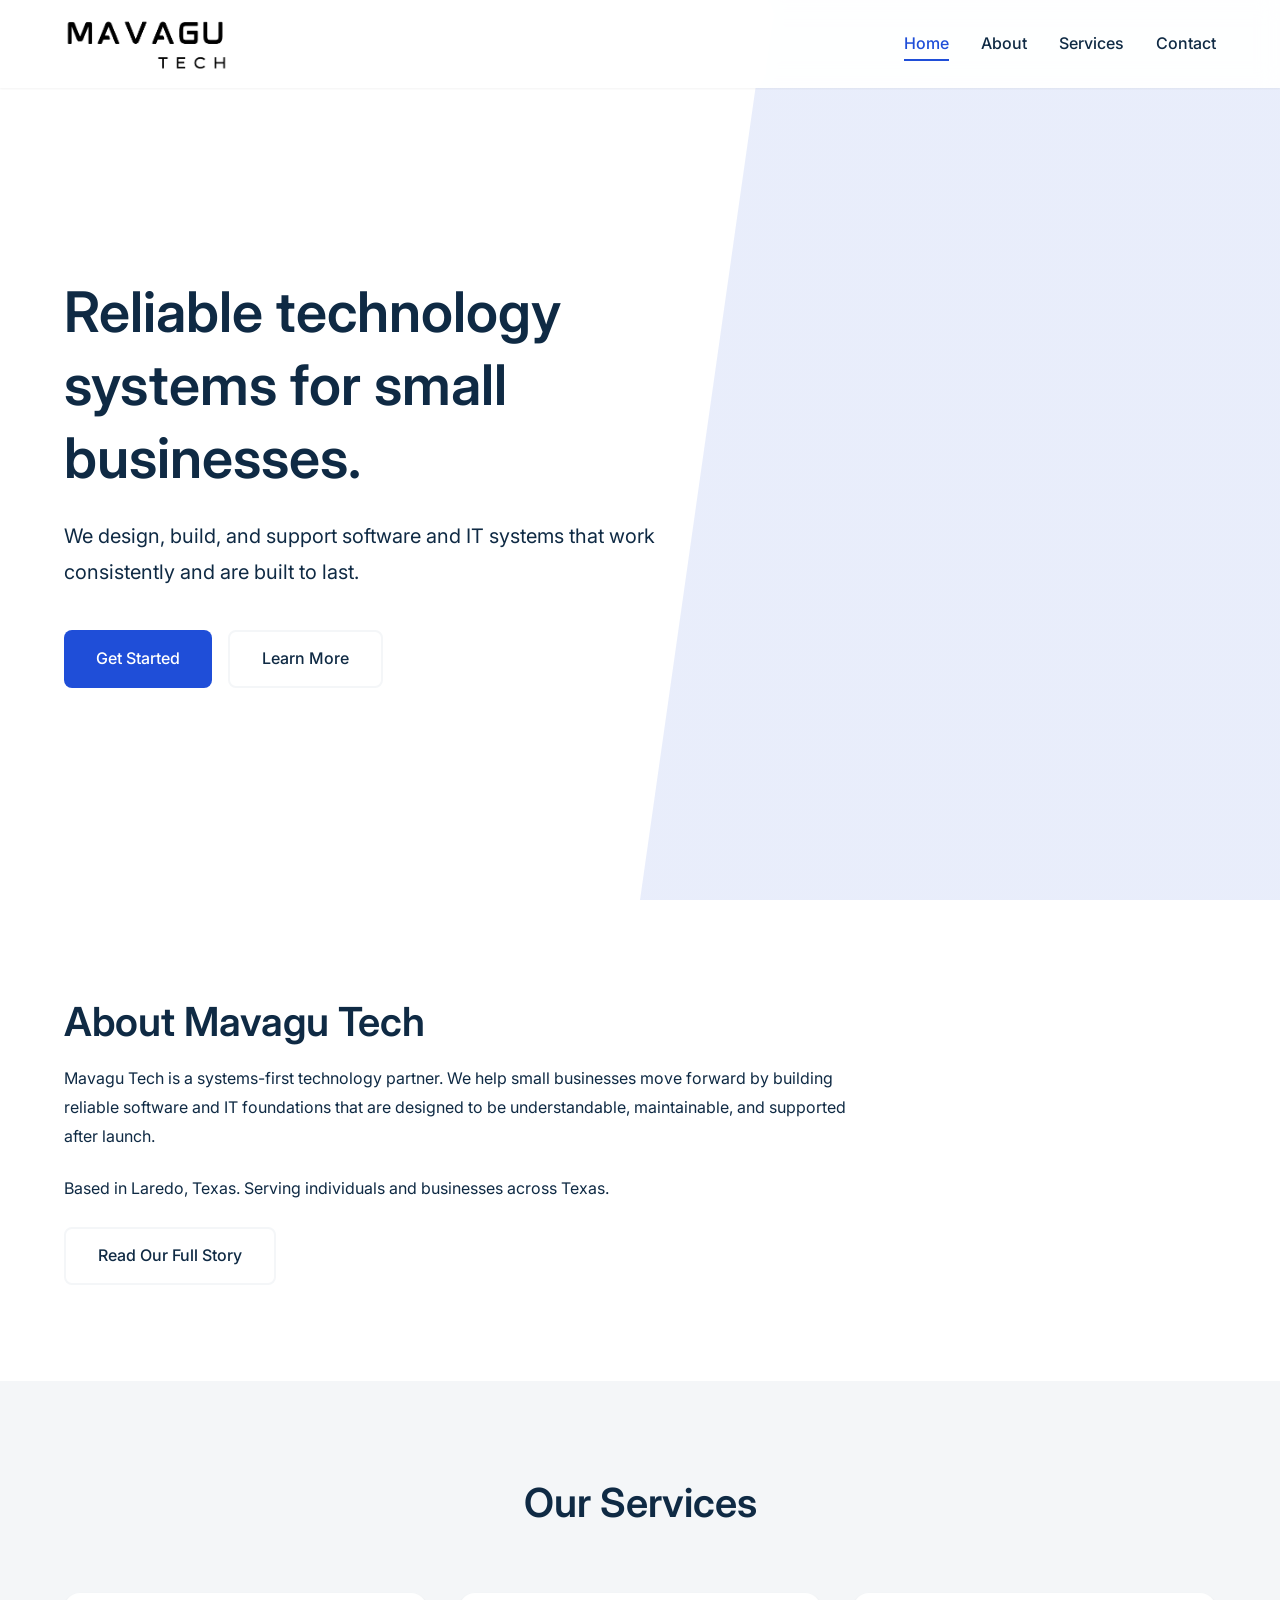
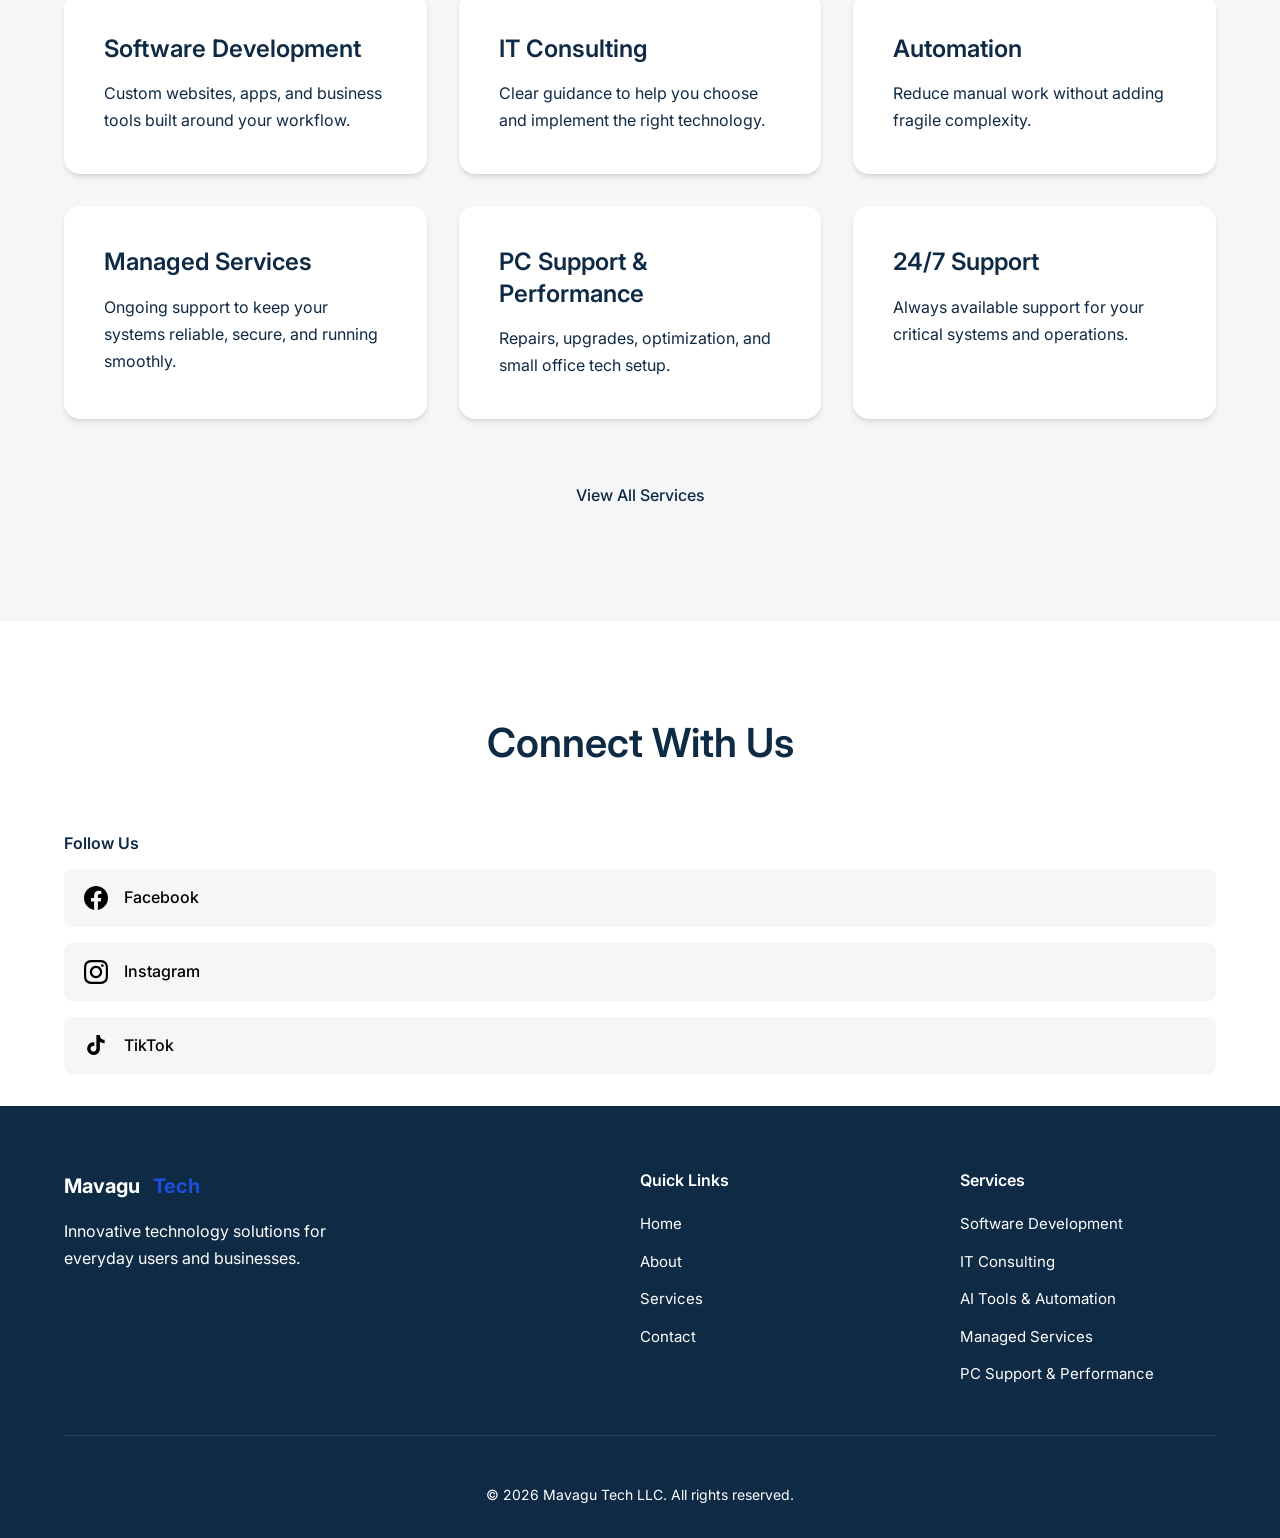
==== index.html @ 2806a656 "cahnged home" ====
<!DOCTYPE html>
<html lang="en">
<head>
  <meta charset="UTF-8" />
  <meta name="viewport" content="width=device-width, initial-scale=1.0" />
  <meta name="description" content="Mavagu Tech LLC - Innovative technology solutions for individuals and businesses. We specialize in software development, IT consulting, AI tools, automation, and PC services." />
  <meta name="keywords" content="technology, software development, IT consulting, digital transformation, AI tools, business automation, PC repair, gaming PC, Mavagu Tech" />
  <title>Mavagu Tech LLC | Innovative Technology Solutions</title>

  <link rel="preconnect" href="https://fonts.googleapis.com" />
  <link rel="preconnect" href="https://fonts.gstatic.com" crossorigin />
  <link href="https://fonts.googleapis.com/css2?family=Inter:wght@300;400;500;600;700&display=swap" rel="stylesheet" />
  <link rel="stylesheet" href="css/styles.css" />
</head>

<body>
  <!-- Navigation -->
  <nav class="navbar">
    <div class="container">
      <a href="index.html" class="logo" aria-label="Mavagu Tech Home">
        <img src="images/logo.png" alt="Mavagu Tech" class="logo-img" />
      </a>

      <button class="nav-toggle" aria-label="Toggle navigation" aria-expanded="false">
        <span class="hamburger"></span>
      </button>

      <ul class="nav-menu">
        <li><a href="index.html" class="nav-link active">Home</a></li>
        <li><a href="about.html" class="nav-link">About</a></li>
        <li><a href="service.html" class="nav-link">Services</a></li>
        <li><a href="contact.html" class="nav-link">Contact</a></li>
      </ul>
    </div>
  </nav>

  <!-- Hero Section -->
  <section id="home" class="hero">
    <div class="container">
      <div class="hero-content">
        <h1 class="hero-title">Reliable technology systems for small businesses.</h1>
        <p class="hero-subtitle">
          We design, build, and support software and IT systems that work consistently and are built to last.
        </p>
        <div class="hero-cta">
          <a href="#services" class="btn btn-primary">Get Started</a>
          <a href="#about" class="btn btn-secondary">Learn More</a>
        </div>
      </div>
    </div>
    <div class="hero-bg"></div>
  </section>

  <!-- About Section -->
  <section id="about" class="about">
    <div class="container">
      <div class="about-content">
        <h2 class="section-title">About Mavagu Tech</h2>
        <p class="about-description">
          Mavagu Tech is a systems-first technology partner. 
          We help small businesses move forward by building reliable software and IT foundations that are 
          designed to be understandable, maintainable, and supported after launch.
        </p>
        <p class="about-description">
          Based in Laredo, Texas. Serving individuals and businesses across Texas.
        </p>
        <div class="hero-cta">
          <a href="about.html" class="btn btn-secondary">Read Our Full Story</a>
        </div>
      </div>
    </div>
  </section>

  <!-- Services Section -->
  <section id="services" class="services">
    <div class="container">
      <div class="section-header">
        <h2 class="section-title">Our Services</h2>
      </div>

      <div class="services-grid">
        <div class="service-card">
          <h3 class="service-title">Software Development</h3>
          <p class="service-description">Custom websites, apps, and business tools built around your workflow.</p>
        </div>

        <div class="service-card">
          <h3 class="service-title">IT Consulting</h3>
          <p class="service-description">Clear guidance to help you choose and implement the right technology.</p>
        </div>

        <div class="service-card">
          <h3 class="service-title">Automation</h3>
          <p class="service-description">Reduce manual work without adding fragile complexity.</p>
        </div>

        <div class="service-card">
          <h3 class="service-title">Managed Services</h3>
          <p class="service-description">Ongoing support to keep your systems reliable, secure, and running smoothly.</p>
        </div>

        <div class="service-card">
          <h3 class="service-title">PC Support &amp; Performance</h3>
          <p class="service-description">Repairs, upgrades, optimization, and small office tech setup.</p>
        </div>
        <div class="service-card">
          <h3 class="service-title">24/7 Support</h3>
          <p class="service-description">Always available support for your critical systems and operations.</p>
        </div>
      </div>

      <div class="services-cta">
        <a href="service.html" class="btn btn-secondary">View All Services</a>
      </div>
    </div>
  </section>

  <!-- Social Section (FIXED) -->
  <section class="social-cards">
    <div class="container">
      <div class="section-header">
        <h2 class="section-title">Connect With Us</h2>
      </div>

      <div class="social-links-contact">
        <h3>Follow Us</h3>
        <div class="social-icons">
          <a href="https://www.facebook.com/share/17jB3STytU/?mibextid=wwXIfr" target="_blank" rel="noopener noreferrer" aria-label="Facebook" class="social-link">
            <svg xmlns="http://www.w3.org/2000/svg" width="24" height="24" viewBox="0 0 24 24" fill="currentColor" aria-hidden="true">
              <path d="M24 12.073c0-6.627-5.373-12-12-12s-12 5.373-12 12c0 5.99 4.388 10.954 10.125 11.854v-8.385H7.078v-3.47h3.047V9.43c0-3.007 1.792-4.669 4.533-4.669 1.312 0 2.686.235 2.686.235v2.953H15.83c-1.491 0-1.956.925-1.956 1.874v2.25h3.328l-.532 3.47h-2.796v8.385C19.612 23.027 24 18.062 24 12.073z"/>
            </svg>
            <span>Facebook</span>
          </a>

          <a href="https://www.instagram.com/mavagutech" target="_blank" rel="noopener noreferrer" aria-label="Instagram" class="social-link">
            <svg xmlns="http://www.w3.org/2000/svg" width="24" height="24" viewBox="0 0 24 24" fill="currentColor" aria-hidden="true">
              <path d="M12 2.163c3.204 0 3.584.012 4.85.07 3.252.148 4.771 1.691 4.919 4.919.058 1.265.069 1.645.069 4.849 0 3.205-.012 3.584-.069 4.849-.149 3.225-1.664 4.771-4.919 4.919-1.266.058-1.644.07-4.85.07-3.204 0-3.584-.012-4.849-.07-3.26-.149-4.771-1.699-4.919-4.92-.058-1.265-.07-1.644-.07-4.849 0-3.204.013-3.583.07-4.849.149-3.227 1.664-4.771 4.919-4.919 1.266-.057 1.645-.069 4.849-.069zm0-2.163c-3.259 0-3.667.014-4.947.072-4.358.2-6.78 2.618-6.98 6.98-.059 1.281-.073 1.689-.073 4.948 0 3.259.014 3.668.072 4.948.2 4.358 2.618 6.78 6.98 6.98 1.281.058 1.689.072 4.948.072 3.259 0 3.668-.014 4.948-.072 4.354-.2 6.782-2.618 6.979-6.98.059-1.28.073-1.689.073-4.948 0-3.259-.014-3.667-.072-4.947-.196-4.354-2.617-6.78-6.979-6.98-1.281-.059-1.69-.073-4.949-.073zm0 5.838c-3.403 0-6.162 2.759-6.162 6.162s2.759 6.163 6.162 6.163 6.162-2.759 6.162-6.163c0-3.403-2.759-6.162-6.162-6.162zm0 10.162c-2.209 0-4-1.79-4-4 0-2.209 1.791-4 4-4s4 1.791 4 4c0 2.21-1.791 4-4 4zm6.406-11.845c-.796 0-1.441.645-1.441 1.44s.645 1.44 1.441 1.44c.795 0 1.439-.645 1.439-1.44s-.644-1.44-1.439-1.44z"/>
            </svg>
            <span>Instagram</span>
          </a>

          <a href="https://www.tiktok.com/@mavagutech" target="_blank" rel="noopener noreferrer" aria-label="TikTok" class="social-link">
            <svg xmlns="http://www.w3.org/2000/svg" width="24" height="24" viewBox="0 0 24 24" fill="currentColor" aria-hidden="true">
              <path d="M19.59 6.69a4.83 4.83 0 0 1-3.77-4.25V2h-3.45v13.67a2.89 2.89 0 0 1-5.2 1.74 2.89 2.89 0 0 1 2.31-4.64 2.93 2.93 0 0 1 .88.13V9.4a6.84 6.84 0 0 0-1-.05A6.33 6.33 0 0 0 5 20.1a6.34 6.34 0 0 0 10.86-4.43v-7a8.16 8.16 0 0 0 4.77 1.52v-3.4a4.85 4.85 0 0 1-1-.1z"/>
            </svg>
            <span>TikTok</span>
          </a>
        </div>
      </div>
    </div>
  </section>

  <!-- Footer -->
  <footer class="footer">
    <div class="container">
      <div class="footer-content">
        <div class="footer-brand">
          <a href="index.html" class="logo" aria-label="Mavagu Tech Home">
            <span class="logo-text">Mavagu</span><span class="logo-accent">Tech</span>
          </a>
          <p>Innovative technology solutions for everyday users and businesses.</p>
        </div>

        <div class="footer-links">
          <h4>Quick Links</h4>
          <ul>
            <li><a href="index.html">Home</a></li>
            <li><a href="about.html">About</a></li>
            <li><a href="service.html">Services</a></li>
            <li><a href="contact.html">Contact</a></li>
          </ul>
        </div>

        <div class="footer-links">
          <h4>Services</h4>
          <ul>
            <li><a href="service.html">Software Development</a></li>
            <li><a href="service.html">IT Consulting</a></li>
            <li><a href="service.html">AI Tools & Automation</a></li>
            <li><a href="service.html">Managed Services</a></li>
            <li><a href="service.html">PC Support & Performance</a></li>
          </ul>
        </div>
      </div>

      <div class="footer-bottom">
        <p>&copy; 2026 Mavagu Tech LLC. All rights reserved.</p>
      </div>
    </div>
  </footer>

  <script src="js/main.js" defer></script>
</body>
</html>
---- css/styles.css ----
/* =========================
   CSS Variables
========================= */
:root {
  --primary-color: #1f4ed8;
  --primary-dark: #0f2a44;
  --primary-light: #1f4ed8;
  --secondary-color: #0f2a44;
  --accent-color: #1f4ed8;

  --text-primary: #000000;
  --text-secondary: #0f2a44;
  --text-light: #0f2a44;

  --bg-primary: #ffffff;
  --bg-secondary: #f4f6f8;
  --bg-dark: #0f2a44;

  --border-color: #f4f6f8;

  --shadow-sm: 0 1px 2px 0 rgb(0 0 0 / 0.05);
  --shadow-md: 0 4px 6px -1px rgb(0 0 0 / 0.1), 0 2px 4px -2px rgb(0 0 0 / 0.1);
  --shadow-lg: 0 10px 15px -3px rgb(0 0 0 / 0.1), 0 4px 6px -4px rgb(0 0 0 / 0.1);
  --shadow-xl: 0 20px 25px -5px rgb(0 0 0 / 0.1), 0 8px 10px -6px rgb(0 0 0 / 0.1);

  --radius-sm: 0.375rem;
  --radius-md: 0.5rem;
  --radius-lg: 0.75rem;
  --radius-xl: 1rem;

  --transition: all 0.3s ease;
}

/* =========================
   Reset & Base
========================= */
*,
*::before,
*::after {
  box-sizing: border-box;
  margin: 0;
  padding: 0;
}

body {
  font-family: "Inter", -apple-system, BlinkMacSystemFont, "Segoe UI", Roboto, Oxygen, Ubuntu, sans-serif;
  font-size: 16px;
  line-height: 1.6;
  color: var(--text-primary);
  background-color: var(--bg-primary);
}

a {
  text-decoration: none;
  color: inherit;
  transition: var(--transition);
}

ul {
  list-style: none;
}

img {
  max-width: 100%;
  height: auto;
  display: block;
}

/* =========================
   Layout
========================= */
.container {
  width: 100%;
  max-width: 1200px;
  margin: 0 auto;
  padding: 0 1.5rem;
}

.page {
  padding-top: 90px;
}

/* =========================
   Typography
========================= */
h1,
h2,
h3,
h4,
h5,
h6 {
  font-weight: 600;
  line-height: 1.3;
  color: var(--secondary-color);
}

h1 {
  font-size: clamp(2rem, 5vw, 3.5rem);
}

h2 {
  font-size: clamp(1.75rem, 4vw, 2.5rem);
}

h3 {
  font-size: clamp(1.25rem, 3vw, 1.5rem);
}

/* =========================
   Buttons
========================= */
.btn {
  display: inline-flex;
  align-items: center;
  justify-content: center;
  padding: 0.875rem 2rem;
  font-size: 1rem;
  font-weight: 500;
  border-radius: var(--radius-md);
  border: none;
  cursor: pointer;
  transition: var(--transition);
  text-decoration: none;
}

.btn-primary {
  background-color: var(--primary-color);
  color: #fff;
}

.btn-primary:hover {
  background-color: var(--primary-dark);
  transform: translateY(-2px);
  box-shadow: var(--shadow-lg);
}

.btn-secondary {
  background-color: transparent;
  color: var(--secondary-color);
  border: 2px solid var(--border-color);
}

.btn-secondary:hover {
  border-color: var(--primary-color);
  color: var(--primary-color);
}

.btn-full {
  width: 100%;
}

/* =========================
   Navigation
========================= */
.navbar {
  position: fixed;
  top: 0;
  left: 0;
  right: 0;
  background-color: rgba(255, 255, 255, 0.95);
  backdrop-filter: blur(10px);
  z-index: 1000;
  padding: 1rem 0;
  box-shadow: var(--shadow-sm);
}
.navbar.is-scrolled {
  box-shadow: var(--shadow-md);
}

.navbar .container {
  display: flex;
  align-items: center;
  justify-content: space-between;
}

.logo {
  font-size: 1.5rem;
  font-weight: 700;
  display: inline-flex;
  align-items: center;
  gap: 0.75rem;
}

.logo-img {
  height: 56px;
  width: auto;
  object-fit: contain;
}

.logo-text {
  color: var(--secondary-color);
}

.logo-accent {
  color: var(--primary-color);
}

.nav-menu {
  display: flex;
  align-items: center;
  gap: 2rem;
}

.nav-link {
  font-weight: 500;
  color: var(--text-secondary);
  padding: 0.5rem 0;
  position: relative;
}

.nav-link:hover {
  color: var(--primary-color);
}

.nav-link::after {
  content: "";
  position: absolute;
  bottom: 0;
  left: 0;
  width: 0;
  height: 2px;
  background-color: var(--primary-color);
  transition: var(--transition);
}

.nav-link:hover::after,
.nav-link.active::after {
  width: 100%;
}

.nav-link.active {
  color: var(--primary-color);
}

.nav-toggle {
  display: none;
  flex-direction: column;
  gap: 5px;
  background: none;
  border: none;
  cursor: pointer;
  padding: 0.5rem;
}

.hamburger {
  width: 24px;
  height: 2px;
  background-color: var(--secondary-color);
  position: relative;
  transition: var(--transition);
}

.hamburger::before,
.hamburger::after {
  content: "";
  position: absolute;
  left: 0;
  width: 24px;
  height: 2px;
  background-color: var(--secondary-color);
  transition: var(--transition);
}

.hamburger::before {
  top: -7px;
}

.hamburger::after {
  top: 7px;
}

/* =========================
   Hero
========================= */
.hero {
  position: relative;
  min-height: 100vh;
  display: flex;
  align-items: center;
  padding: 8rem 0 4rem;
  overflow: hidden;
}

.hero-bg {
  position: absolute;
  top: 0;
  right: 0;
  width: 50%;
  height: 100%;
  background: linear-gradient(135deg, var(--primary-color) 0%, var(--accent-color) 100%);
  clip-path: polygon(20% 0, 100% 0, 100% 100%, 0% 100%);
  opacity: 0.1;
  z-index: -1;
}

.hero-content {
  max-width: 700px;
  animation: fadeInUp 0.8s ease-out;
}

.hero-title {
  margin-bottom: 1.5rem;
  color: var(--secondary-color);
}

.hero-subtitle {
  font-size: 1.25rem;
  color: var(--text-secondary);
  margin-bottom: 2.5rem;
  line-height: 1.8;
}

.hero-cta {
  display: flex;
  gap: 1rem;
  flex-wrap: wrap;
}

/* =========================
   Page Hero
========================= */
.page-hero {
  background: linear-gradient(135deg, var(--bg-secondary) 0%, var(--bg-primary) 100%);
  padding: 6rem 0 4rem;
  text-align: center;
}

.page-hero-content {
  max-width: 800px;
  margin: 0 auto;
}

.page-hero-title {
  margin-bottom: 1rem;
  color: var(--secondary-color);
}

.page-hero-subtitle {
  font-size: 1.25rem;
  color: var(--text-secondary);
  line-height: 1.8;
}

/* =========================
   Sections
========================= */
section {
  padding: 6rem 0;
}

.section-header {
  text-align: center;
  margin-bottom: 4rem;
}

.section-title {
  margin-bottom: 1rem;
}

.section-subtitle {
  font-size: 1.125rem;
  color: var(--text-secondary);
  max-width: 600px;
  margin: 0 auto;
}

/* =========================
   About (index compatibility)
========================= */
.about-content {
  max-width: 800px;
}

.about-description {
  color: var(--text-secondary);
  margin-bottom: 1.5rem;
  line-height: 1.8;
}

/* =========================
   About Story
========================= */
.about-story {
  background-color: var(--bg-primary);
}

.about-grid {
  display: grid;
  grid-template-columns: 2fr 1fr;
  gap: 3rem;
  align-items: start;
}

.about-main h2 {
  margin-bottom: 1.5rem;
  color: var(--secondary-color);
}

.about-main p {
  color: var(--text-secondary);
  margin-bottom: 1.5rem;
  line-height: 1.8;
  font-size: 1.0625rem;
}

.about-sidebar {
  position: sticky;
  top: 120px;
}

.values-card {
  background-color: var(--bg-secondary);
  padding: 2rem;
  border-radius: var(--radius-xl);
  box-shadow: var(--shadow-md);
}

.values-card h3 {
  margin-bottom: 1.5rem;
  color: var(--secondary-color);
}

.value-item {
  display: flex;
  gap: 1rem;
  margin-bottom: 1.5rem;
}

.value-item:last-child {
  margin-bottom: 0;
}

.value-content h4 {
  font-size: 1rem;
  margin-bottom: 0.25rem;
  color: var(--secondary-color);
}

.value-content p {
  font-size: 0.9375rem;
  color: var(--text-secondary);
  line-height: 1.6;
}

/* =========================
   Services (grid cards)
========================= */
.services {
  background-color: var(--bg-secondary);
}

.services-grid {
  display: grid;
  grid-template-columns: repeat(auto-fit, minmax(320px, 1fr));
  gap: 2rem;
  margin-bottom: 3rem;
}

.service-card {
  background-color: var(--bg-primary);
  padding: 2.5rem;
  border-radius: var(--radius-xl);
  box-shadow: var(--shadow-md);
  transition: var(--transition);
}

.service-card:hover {
  transform: translateY(-8px);
  box-shadow: var(--shadow-xl);
}

.service-title {
  margin-bottom: 1rem;
}

.service-description {
  color: var(--text-secondary);
  line-height: 1.7;
}

.services-cta {
  text-align: center;
}

/* =========================
   Services Detail
========================= */
.services-detail {
  background-color: var(--bg-primary);
  padding: 4rem 0;
}

.service-detail-card {
  background-color: var(--bg-secondary);
  border-radius: var(--radius-xl);
  padding: 3rem;
  margin-bottom: 2.5rem;
  box-shadow: var(--shadow-md);
  transition: var(--transition);
  border-left: 4px solid var(--primary-color);
}

.service-detail-card:hover {
  box-shadow: var(--shadow-lg);
  transform: translateX(4px);
}

.service-detail-card:last-child {
  margin-bottom: 0;
}

.service-detail-header {
  display: flex;
  align-items: center;
  gap: 1.5rem;
  margin-bottom: 1.5rem;
  padding-bottom: 1.5rem;
  border-bottom: 2px solid var(--border-color);
}

.service-number {
  font-size: 2.5rem;
  font-weight: 700;
  color: var(--primary-color);
  line-height: 1;
  opacity: 0.3;
  min-width: 60px;
}

.service-detail-header h2 {
  margin: 0;
  color: var(--secondary-color);
  font-size: clamp(1.5rem, 3vw, 2rem);
}

.service-detail-content {
  padding-left: 76px;
}

.service-intro {
  font-size: 1.125rem;
  color: var(--text-primary);
  margin-bottom: 1.5rem;
  line-height: 1.7;
  font-weight: 500;
}

.service-detail-content h3 {
  font-size: 1.125rem;
  color: var(--secondary-color);
  margin-bottom: 1rem;
  margin-top: 1.5rem;
}

.service-list {
  list-style: none;
  margin: 0 0 1.5rem 0;
  padding: 0;
}

.service-list li {
  color: var(--text-secondary);
  margin-bottom: 0.75rem;
  padding-left: 1.75rem;
  position: relative;
  line-height: 1.7;
}

.service-list li::before {
  content: "→";
  position: absolute;
  left: 0;
  color: var(--primary-color);
  font-weight: 700;
}

.service-sublist {
  list-style: none;
  margin: 0.5rem 0 0 0;
  padding: 0;
}

.service-sublist li {
  color: var(--text-secondary);
  margin-bottom: 0.5rem;
  padding-left: 1.5rem;
  position: relative;
}

.service-sublist li::before {
  content: "•";
  position: absolute;
  left: 0;
  color: var(--primary-light);
}

.service-summary {
  color: var(--text-secondary);
  line-height: 1.7;
  margin-top: 1.5rem;
  padding-top: 1.5rem;
  border-top: 1px solid var(--border-color);
}

/* =========================
   Team
========================= */
.team-section {
  background-color: var(--bg-secondary);
}

.team-grid {
  display: grid;
  grid-template-columns: repeat(auto-fit, minmax(320px, 1fr));
  gap: 2rem;
}

.team-card {
  background-color: var(--bg-primary);
  border-radius: var(--radius-xl);
  box-shadow: var(--shadow-md);
  overflow: hidden;
  transition: var(--transition);
}

.team-card:hover {
  transform: translateY(-4px);
  box-shadow: var(--shadow-xl);
}

.team-card-header {
  display: flex;
  align-items: center;
  gap: 1.25rem;
  padding: 2rem 2rem 1.5rem;
  background: linear-gradient(135deg, var(--primary-color) 0%, var(--primary-light) 100%);
  color: white;
}

.team-avatar {
  width: 64px;
  height: 64px;
  border-radius: 50%;
  background-color: rgba(255, 255, 255, 0.2);
  backdrop-filter: blur(10px);
  display: flex;
  align-items: center;
  justify-content: center;
  font-size: 1.5rem;
  font-weight: 700;
  color: white;
  flex-shrink: 0;
}

.team-info h3 {
  font-size: 1.25rem;
  margin-bottom: 0.25rem;
  color: white;
}

.team-role {
  font-size: 0.9375rem;
  color: rgba(255, 255, 255, 0.9);
  font-weight: 500;
}

.team-card-body {
  padding: 2rem;
}

.team-card-body p {
  color: var(--text-secondary);
  line-height: 1.7;
  margin-bottom: 1rem;
}

.team-card-body p:last-child {
  margin-bottom: 0;
}

/* =========================
   CTA
========================= */
.cta-section {
  background: linear-gradient(135deg, var(--primary-color) 0%, var(--primary-dark) 100%);
  padding: 5rem 0;
}

.cta-box {
  text-align: center;
  color: white;
}

.cta-box h2 {
  color: white;
  margin-bottom: 1rem;
  font-size: clamp(1.75rem, 4vw, 2.5rem);
}

.cta-box p {
  font-size: 1.25rem;
  margin-bottom: 2rem;
  opacity: 0.95;
}

.cta-buttons {
  display: flex;
  gap: 1rem;
  justify-content: center;
  flex-wrap: wrap;
}

.cta-section .btn-secondary {
  background-color: white;
  color: var(--primary-color);
  border-color: white;
}

.cta-section .btn-secondary:hover {
  background-color: var(--bg-secondary);
}

.cta-section .btn-primary {
  background-color: rgba(255, 255, 255, 0.2);
  backdrop-filter: blur(10px);
  border: 2px solid white;
  color: white;
}

.cta-section .btn-primary:hover {
  background-color: rgba(255, 255, 255, 0.3);
}

/* =========================
   Social Links (used on index + contact)
========================= */
.social-cards {
  padding-bottom: 2rem; /* keep tighter spacing before footer */
}

.social-icons {
  display: flex;
  flex-direction: column;
  gap: 1rem;
}

.social-link {
  display: flex;
  align-items: center;
  gap: 1rem;
  padding: 1rem 1.25rem;
  background-color: var(--bg-secondary);
  border-radius: var(--radius-md);
  transition: var(--transition);
  color: var(--text-primary);
}

.social-link:hover {
  background-color: var(--primary-color);
  color: white;
  transform: translateX(4px);
}

.social-link svg {
  width: 24px;
  height: 24px;
  flex-shrink: 0;
}

.social-link span {
  font-weight: 500;
}

/* =========================
   Contact Section
========================= */
.contact-section {
  background-color: var(--bg-primary);
  padding: 4rem 0 6rem;
}

.contact-grid {
  display: grid;
  grid-template-columns: 1fr 1.5fr;
  gap: 4rem;
  align-items: start;
}

.contact-info-wrapper h2 {
  margin-bottom: 1rem;
  color: var(--secondary-color);
}

.contact-intro {
  color: var(--text-secondary);
  margin-bottom: 2.5rem;
  line-height: 1.7;
}

.contact-methods {
  display: flex;
  flex-direction: column;
  gap: 2rem;
  margin-bottom: 3rem;
}

.contact-method {
  display: flex;
  gap: 1.25rem;
  align-items: flex-start;
}

.contact-icon {
  width: 48px;
  height: 48px;
  background: linear-gradient(135deg, var(--primary-color) 0%, var(--primary-light) 100%);
  border-radius: var(--radius-md);
  display: flex;
  align-items: center;
  justify-content: center;
  color: white;
  flex-shrink: 0;
}

.contact-details h3 {
  font-size: 1rem;
  margin-bottom: 0.25rem;
  color: var(--secondary-color);
}

.contact-details a {
  color: var(--primary-color);
  font-size: 1.125rem;
  font-weight: 500;
  transition: var(--transition);
}

.contact-details a:hover {
  color: var(--primary-dark);
}

.social-links-contact h3 {
  font-size: 1rem;
  margin-bottom: 1rem;
  color: var(--secondary-color);
}

.contact-form-wrapper {
  position: sticky;
  top: 120px;
}

.contact-form-card {
  background-color: var(--bg-secondary);
  padding: 3rem;
  border-radius: var(--radius-xl);
  box-shadow: var(--shadow-lg);
}

.contact-form-card h2 {
  margin-bottom: 0.75rem;
  color: var(--secondary-color);
}

.form-intro {
  color: var(--text-secondary);
  margin-bottom: 2rem;
  line-height: 1.6;
}

.contact-form .form-group {
  margin-bottom: 1.5rem;
}

.contact-form label {
  display: block;
  margin-bottom: 0.5rem;
  font-weight: 500;
  color: var(--secondary-color);
  font-size: 0.9375rem;
}

.contact-form input,
.contact-form textarea {
  width: 100%;
  padding: 0.875rem 1rem;
  font-size: 1rem;
  font-family: inherit;
  border: 2px solid var(--border-color);
  border-radius: var(--radius-md);
  transition: var(--transition);
  background-color: var(--bg-primary);
  color: var(--text-primary);
}

.contact-form input:focus,
.contact-form textarea:focus {
  outline: none;
  border-color: var(--primary-color);
  box-shadow: 0 0 0 3px rgba(31, 78, 216, 0.1);
}

.contact-form input::placeholder,
.contact-form textarea::placeholder {
  color: var(--text-light);
}

.contact-form textarea {
  resize: vertical;
  min-height: 120px;
}

/* =========================
   Footer
========================= */
.footer {
  background-color: var(--bg-dark);
  color: #fff;
  padding: 4rem 0 2rem;
  margin-top: 0; /* prevents accidental extra spacing */
}

.footer-content {
  display: grid;
  grid-template-columns: 2fr 1fr 1fr;
  gap: 4rem;
  margin-bottom: 3rem;
  padding-bottom: 3rem;
  border-bottom: 1px solid rgba(255, 255, 255, 0.1);
}

.footer-brand {
  max-width: 300px;
}

.footer .logo {
  margin-bottom: 1rem;
  font-size: 1.25rem;
}

.footer .logo-img {
  display: none;
}

.footer .logo-text {
  color: #ffffff;
  margin-right: 0.5px;
}

.footer .logo-accent {
  color: var(--primary-light);
}

.footer-brand p {
  color: #ffffff;
  line-height: 1.7;
}

.footer-links h4 {
  color: #fff;
  font-size: 1rem;
  margin-bottom: 1.25rem;
}

.footer-links ul {
  display: flex;
  flex-direction: column;
  gap: 0.75rem;
}

.footer-links a {
  color: #ffffff;
  font-size: 0.9375rem;
}

.footer-links a:hover {
  color: #ffffff;
}

.footer-bottom {
  text-align: center;
}

.footer-bottom p {
  color: #ffffff;
  font-size: 0.875rem;
}

/* =========================
   Responsive
========================= */
@media (max-width: 1024px) {
  .about-grid {
    grid-template-columns: 1fr;
  }

  .about-sidebar {
    position: static;
  }

  .footer-content {
    grid-template-columns: 1fr 1fr;
  }

  .footer-brand {
    grid-column: span 2;
  }

  .contact-grid {
    grid-template-columns: 1fr;
    gap: 3rem;
  }

  .contact-form-wrapper {
    position: static;
  }
}

@media (max-width: 768px) {
  .nav-toggle {
    display: flex;
  }

  .nav-menu {
    position: absolute;
    top: 100%;
    left: 0;
    right: 0;
    background-color: var(--bg-primary);
    flex-direction: column;
    padding: 1.5rem;
    box-shadow: var(--shadow-lg);
    opacity: 0;
    visibility: hidden;
    transform: translateY(-10px);
    transition: var(--transition);
    z-index: 2000;
    pointer-events: none;
  }

  .nav-menu.active {
    opacity: 1;
    visibility: visible;
    transform: translateY(0);
    pointer-events: auto;
  }

  .hero {
    padding: 6rem 0 3rem;
  }

  .hero-bg {
    width: 100%;
    clip-path: none;
    opacity: 0.05;
  }

  .hero-cta {
    flex-direction: column;
  }

  .hero-cta .btn {
    width: 100%;
  }

  .page-hero {
    padding: 5rem 0 3rem;
  }

  .services-grid,
  .team-grid {
    grid-template-columns: 1fr;
  }

  .cta-buttons {
    flex-direction: column;
  }

  .cta-buttons .btn {
    width: 100%;
  }

  .footer-content {
    grid-template-columns: 1fr;
    gap: 2rem;
  }

  section {
    padding: 4rem 0;
  }

  .contact-section {
    padding: 3rem 0 4rem;
  }

  .contact-form-card {
    padding: 2rem 1.5rem;
  }

  .social-link {
    padding: 0.875rem 1rem;
  }

  /* Services detail responsive */
  .service-detail-card {
    padding: 2rem 1.5rem;
  }

  .service-detail-header {
    flex-direction: column;
    align-items: flex-start;
    gap: 0.5rem;
  }

  .service-number {
    font-size: 2rem;
  }

  .service-detail-content {
    padding-left: 0;
  }
}

@media (max-width: 480px) {
  .container {
    padding: 0 1rem;
  }

  .service-card {
    padding: 1.5rem;
  }

  .team-card-header {
    padding: 1.5rem 1.5rem 1rem;
  }

  .team-card-body {
    padding: 1.5rem;
  }

  .values-card {
    padding: 1.5rem;
  }

  .contact-form-card {
    padding: 1.5rem 1rem;
  }

  .contact-method {
    flex-direction: column;
    gap: 0.75rem;
  }

  .service-detail-card {
    padding: 1.5rem 1rem;
    border-left-width: 3px;
  }
}

/* =========================
   Animations
========================= */
@keyframes fadeInUp {
  from {
    opacity: 0;
    transform: translateY(30px);
  }
  to {
    opacity: 1;
    transform: translateY(0);
  }
}
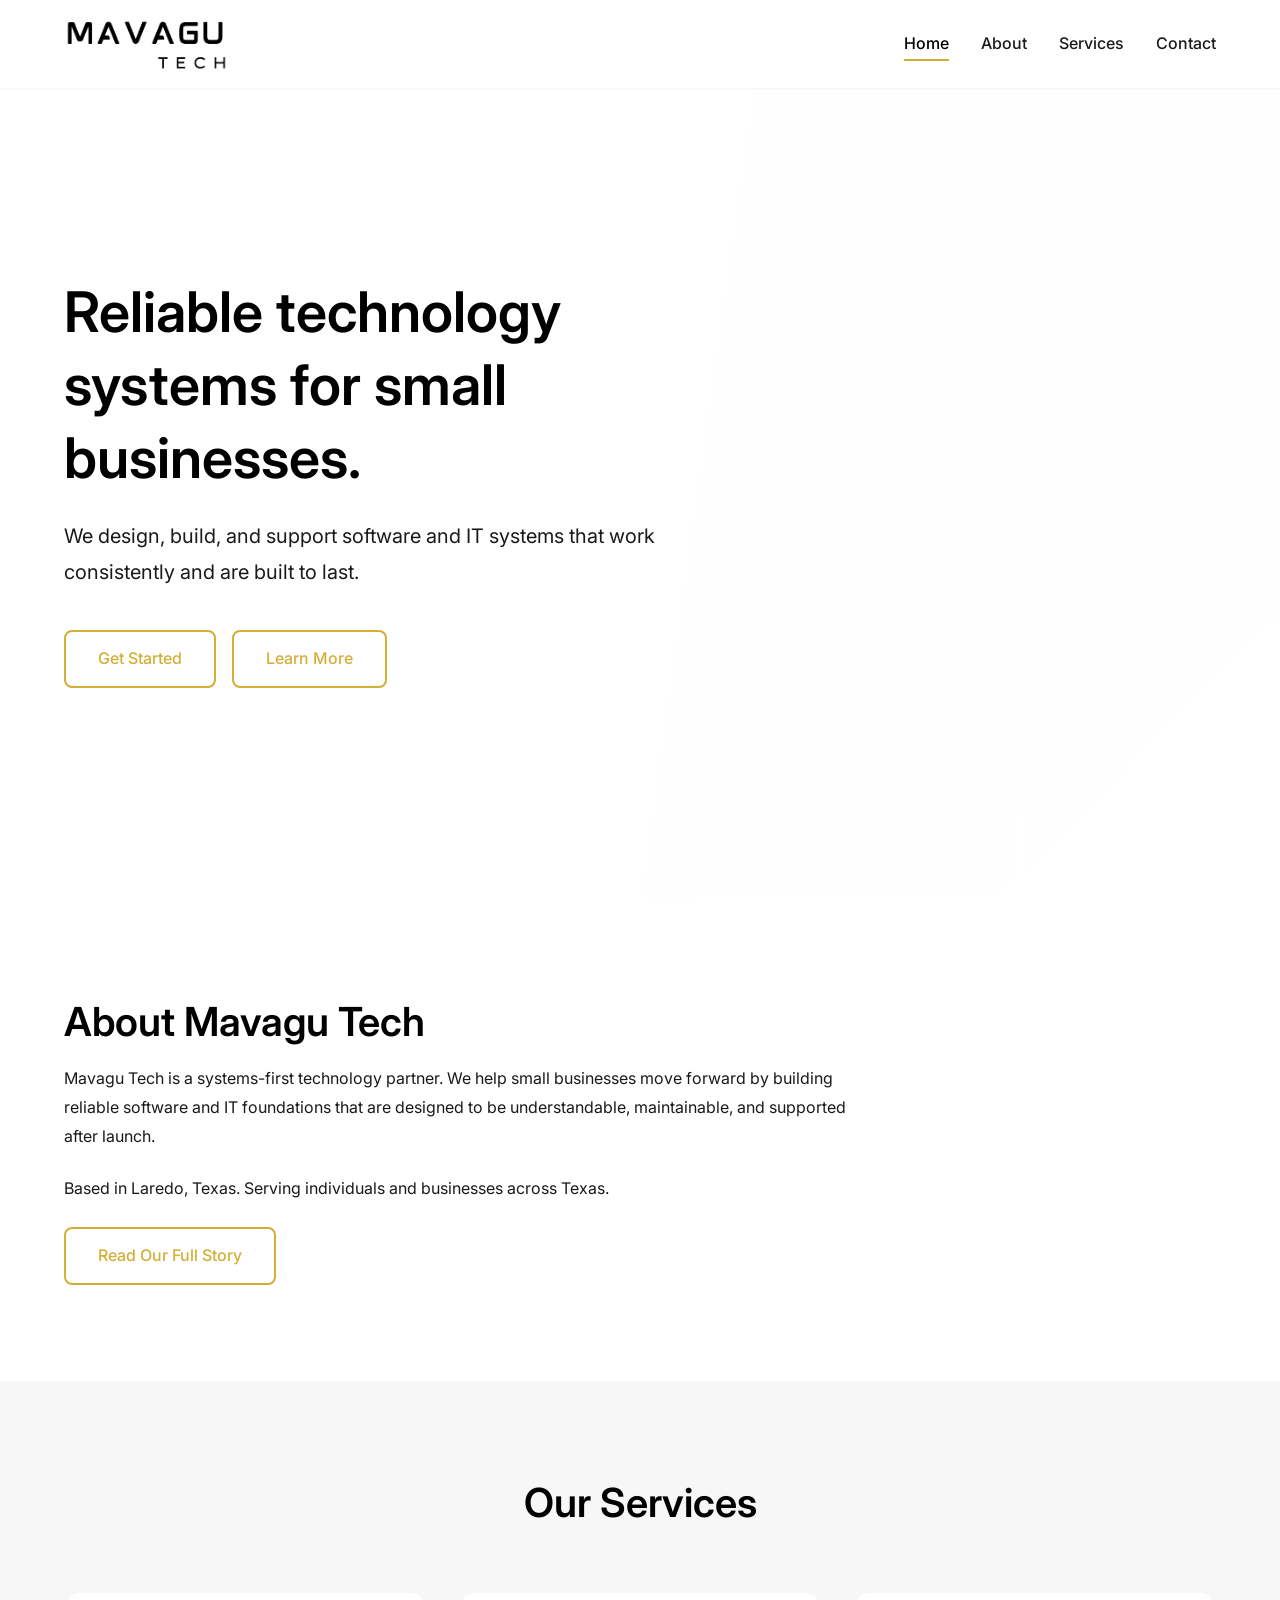
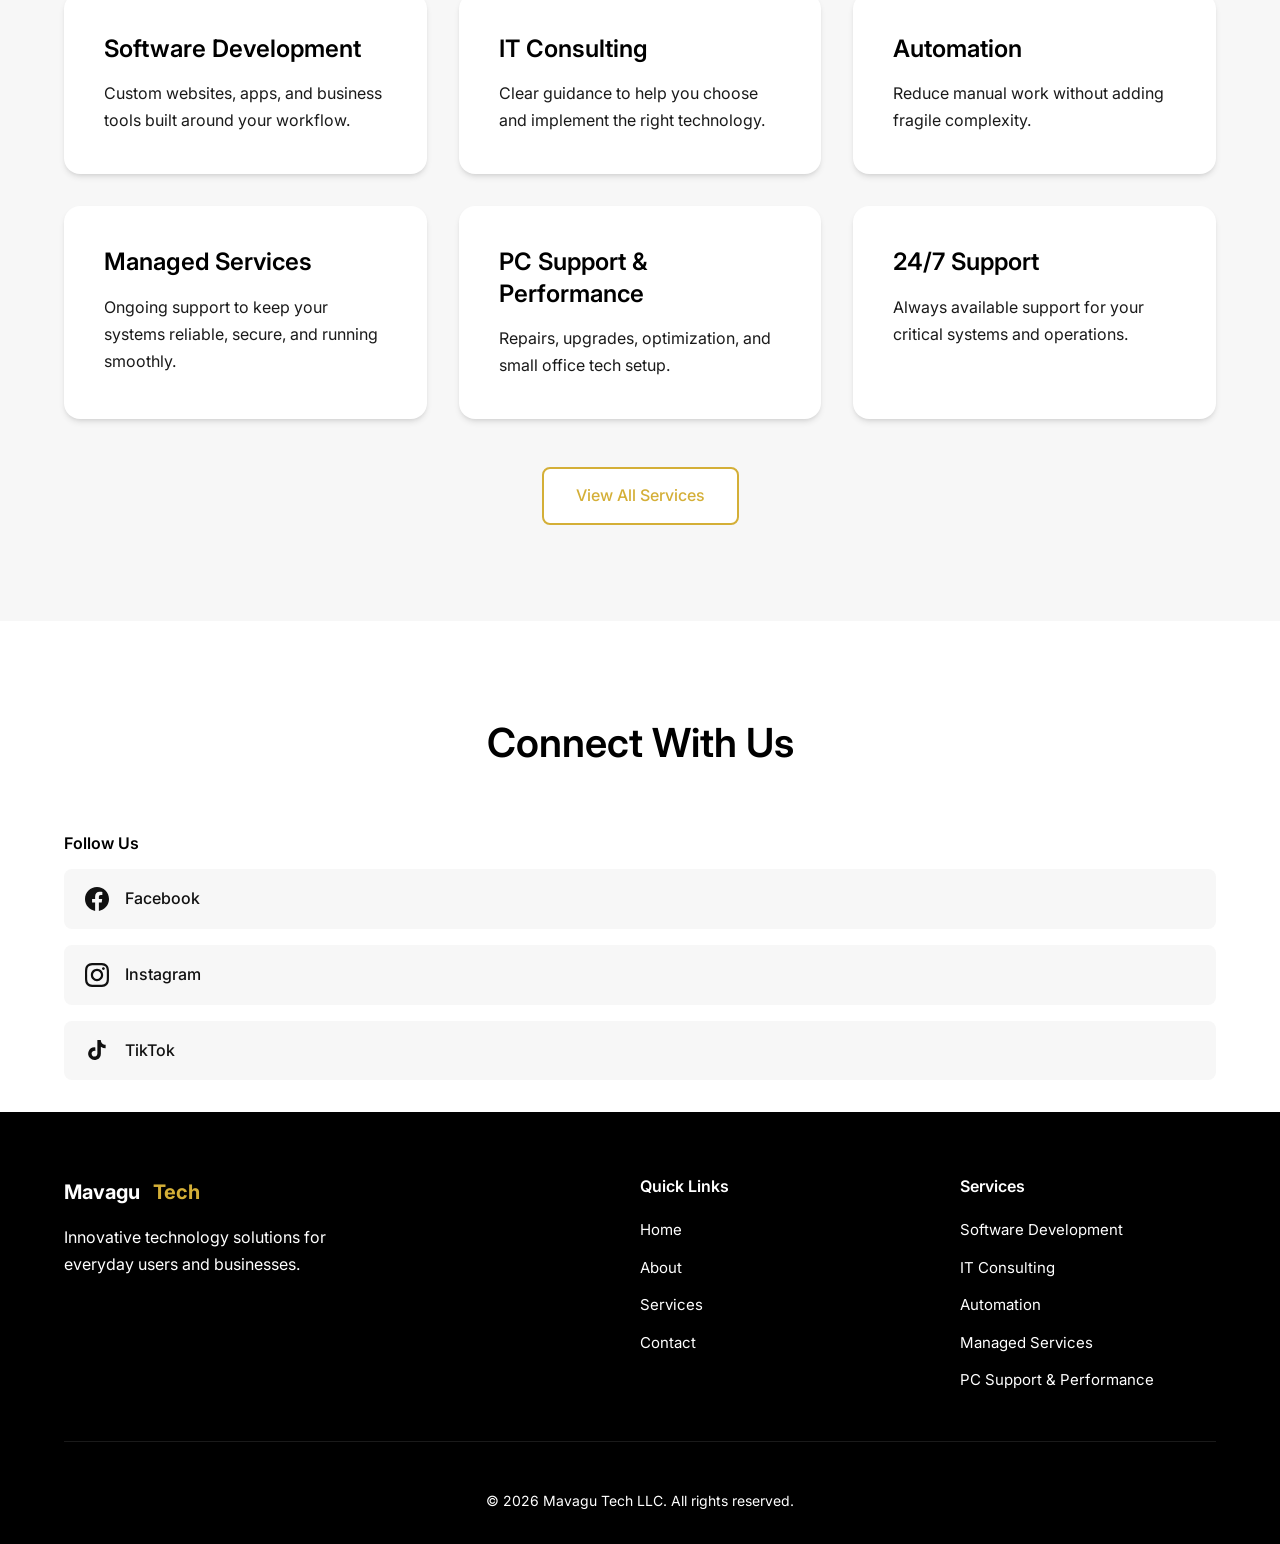
==== commit 12b00b39: "colors" ====
--- a/index.html
+++ b/index.html
@@ -43,8 +43,8 @@
           We design, build, and support software and IT systems that work consistently and are built to last.
         </p>
         <div class="hero-cta">
-          <a href="#services" class="btn btn-primary">Get Started</a>
-          <a href="#about" class="btn btn-secondary">Learn More</a>
+          <a href="#services" class="btn btn-match">Get Started</a>
+          <a href="#about" class="btn btn-match">Learn More</a>
         </div>
       </div>
     </div>
@@ -65,7 +65,7 @@
           Based in Laredo, Texas. Serving individuals and businesses across Texas.
         </p>
         <div class="hero-cta">
-          <a href="about.html" class="btn btn-secondary">Read Our Full Story</a>
+          <a href="about.html" class="btn btn-match">Read Our Full Story</a>
         </div>
       </div>
     </div>
@@ -110,7 +110,7 @@
       </div>
 
       <div class="services-cta">
-        <a href="service.html" class="btn btn-secondary">View All Services</a>
+        <a href="service.html" class="btn btn-match">View All Services</a>
       </div>
     </div>
   </section>
@@ -176,7 +176,7 @@
           <ul>
             <li><a href="service.html">Software Development</a></li>
             <li><a href="service.html">IT Consulting</a></li>
-            <li><a href="service.html">AI Tools & Automation</a></li>
+            <li><a href="service.html">Automation</a></li>
             <li><a href="service.html">Managed Services</a></li>
             <li><a href="service.html">PC Support & Performance</a></li>
           </ul>
--- a/css/styles.css
+++ b/css/styles.css
@@ -2,26 +2,30 @@
    CSS Variables
 ========================= */
 :root {
-  --primary-color: #1f4ed8;
-  --primary-dark: #0f2a44;
-  --primary-light: #1f4ed8;
-  --secondary-color: #0f2a44;
-  --accent-color: #1f4ed8;
-
-  --text-primary: #000000;
-  --text-secondary: #0f2a44;
-  --text-light: #0f2a44;
+  --primary-color: #000000;
+  --primary-dark: #000000;
+  --primary-light: #000000;
+  --secondary-color: #000000;
+  --accent-color: #d4af37;
+
+  --text-primary: #111111;
+  --text-secondary: #1a1a1a;
+  --text-light: #4d4d4d;
 
   --bg-primary: #ffffff;
-  --bg-secondary: #f4f6f8;
-  --bg-dark: #0f2a44;
-
-  --border-color: #f4f6f8;
+  --bg-secondary: #f7f7f7;
+  --bg-dark: #000000;
+
+  --border-color: #e6e6e6;
 
   --shadow-sm: 0 1px 2px 0 rgb(0 0 0 / 0.05);
   --shadow-md: 0 4px 6px -1px rgb(0 0 0 / 0.1), 0 2px 4px -2px rgb(0 0 0 / 0.1);
   --shadow-lg: 0 10px 15px -3px rgb(0 0 0 / 0.1), 0 4px 6px -4px rgb(0 0 0 / 0.1);
   --shadow-xl: 0 20px 25px -5px rgb(0 0 0 / 0.1), 0 8px 10px -6px rgb(0 0 0 / 0.1);
+  
+  --accent-soft: rgba(212, 175, 55, 0.12);  /* light hover / background hint */
+  --accent-ring: rgba(212, 175, 55, 0.25);  /* focus outline */
+  --accent-border: rgba(212, 175, 55, 0.35); /* thin borders */
 
   --radius-sm: 0.375rem;
   --radius-md: 0.5rem;
@@ -117,32 +121,34 @@
   font-size: 1rem;
   font-weight: 500;
   border-radius: var(--radius-md);
-  border: none;
+  border: 2px solid var(--accent-color);
   cursor: pointer;
   transition: var(--transition);
   text-decoration: none;
-}
-
-.btn-primary {
-  background-color: var(--primary-color);
-  color: #fff;
-}
-
-.btn-primary:hover {
-  background-color: var(--primary-dark);
+  background-color: #ffffff;
+  color: var(--accent-color);
+}
+
+.btn:hover,
+.btn-accent:hover,
+.btn-secondary:hover,
+.btn-match:hover {
+  background-color: var(--accent-soft);
   transform: translateY(-2px);
-  box-shadow: var(--shadow-lg);
-}
-
-.btn-secondary {
-  background-color: transparent;
-  color: var(--secondary-color);
-  border: 2px solid var(--border-color);
-}
-
-.btn-secondary:hover {
-  border-color: var(--primary-color);
-  color: var(--primary-color);
+  box-shadow: var(--shadow-md);
+}
+:focus-visible {
+  outline: none;
+  box-shadow: 0 0 0 3px var(--accent-ring);
+  border-radius: 6px;
+}
+
+.btn-accent,
+.btn-secondary,
+.btn-match {
+  background-color: #ffffff;
+  color: var(--accent-color);
+  border-color: var(--accent-color);
 }
 
 .btn-full {
@@ -192,7 +198,7 @@
 }
 
 .logo-accent {
-  color: var(--primary-color);
+  color: var(--accent-color);
 }
 
 .nav-menu {
@@ -208,9 +214,11 @@
   position: relative;
 }
 
-.nav-link:hover {
-  color: var(--primary-color);
-}
+.nav-link:hover,
+.nav-link.active {
+  color: var(--accent-color);
+}
+
 
 .nav-link::after {
   content: "";
@@ -219,7 +227,7 @@
   left: 0;
   width: 0;
   height: 2px;
-  background-color: var(--primary-color);
+  background-color: var(--accent-color);
   transition: var(--transition);
 }
 
@@ -287,7 +295,7 @@
   right: 0;
   width: 50%;
   height: 100%;
-  background: linear-gradient(135deg, var(--primary-color) 0%, var(--accent-color) 100%);
+  background: linear-gradient(135deg, var(--bg-secondary) 0%, var(--bg-primary) 100%);
   clip-path: polygon(20% 0, 100% 0, 100% 100%, 0% 100%);
   opacity: 0.1;
   z-index: -1;
@@ -497,7 +505,7 @@
   margin-bottom: 2.5rem;
   box-shadow: var(--shadow-md);
   transition: var(--transition);
-  border-left: 4px solid var(--primary-color);
+  border-left: 4px solid var(--accent-color);
 }
 
 .service-detail-card:hover {
@@ -570,7 +578,7 @@
   content: "→";
   position: absolute;
   left: 0;
-  color: var(--primary-color);
+  color: var(--accent-color);
   font-weight: 700;
 }
 
@@ -682,25 +690,38 @@
    CTA
 ========================= */
 .cta-section {
-  background: linear-gradient(135deg, var(--primary-color) 0%, var(--primary-dark) 100%);
+  background: none;
   padding: 5rem 0;
+  margin-bottom: 3rem;
 }
 
 .cta-box {
   text-align: center;
-  color: white;
+  color: var(--primary-color);
 }
 
 .cta-box h2 {
-  color: white;
+  color: var(--primary-color);
   margin-bottom: 1rem;
   font-size: clamp(1.75rem, 4vw, 2.5rem);
-}
-
+  position: relative;
+  display: inline-block;
+}
+
+.cta-box h2::after {
+  content: "";
+  position: absolute;
+  left: 50%;
+  bottom: -0.5rem;
+  width: 48px;
+  height: 2px;
+  background-color: var(--accent-color);
+  transform: translateX(-50%);
+}
 .cta-box p {
   font-size: 1.25rem;
   margin-bottom: 2rem;
-  opacity: 0.95;
+  color: var(--text-secondary);
 }
 
 .cta-buttons {
@@ -711,24 +732,23 @@
 }
 
 .cta-section .btn-secondary {
-  background-color: white;
-  color: var(--primary-color);
-  border-color: white;
+  background-color: #ffffff;
+  color: var(--accent-color);
+  border-color: var(--accent-color);
 }
 
 .cta-section .btn-secondary:hover {
-  background-color: var(--bg-secondary);
+  background-color: var(--accent-soft);
 }
 
 .cta-section .btn-primary {
-  background-color: rgba(255, 255, 255, 0.2);
-  backdrop-filter: blur(10px);
-  border: 2px solid white;
-  color: white;
+  background-color: #ffffff;
+  color: var(--accent-color);
+  border-color: var(--accent-color);
 }
 
 .cta-section .btn-primary:hover {
-  background-color: rgba(255, 255, 255, 0.3);
+  background-color: var(--accent-soft);
 }
 
 /* =========================
@@ -753,11 +773,13 @@
   border-radius: var(--radius-md);
   transition: var(--transition);
   color: var(--text-primary);
+  border: 1px solid transparent;
 }
 
 .social-link:hover {
-  background-color: var(--primary-color);
-  color: white;
+  background-color: var(--bg-primary);
+  border: 1px solid var(--accent-border);
+  color: var(--text-primary);
   transform: translateX(4px);
 }
 
@@ -896,8 +918,8 @@
 .contact-form input:focus,
 .contact-form textarea:focus {
   outline: none;
-  border-color: var(--primary-color);
-  box-shadow: 0 0 0 3px rgba(31, 78, 216, 0.1);
+  border-color: var(--accent-color);
+  box-shadow: 0 0 0 3px var(--accent-ring);
 }
 
 .contact-form input::placeholder,
@@ -948,7 +970,7 @@
 }
 
 .footer .logo-accent {
-  color: var(--primary-light);
+  color: var(--accent-color);
 }
 
 .footer-brand p {
@@ -974,7 +996,7 @@
 }
 
 .footer-links a:hover {
-  color: #ffffff;
+  color: var(--accent-color);
 }
 
 .footer-bottom {
@@ -1125,27 +1147,16 @@
   .container {
     padding: 0 1rem;
   }
-
-  .service-card {
-    padding: 1.5rem;
+  .service-card,
+  .team-card,
+  .values-card,
+  .contact-form-card {
+    border: 1px solid transparent;
   }
 
   .team-card-header {
     padding: 1.5rem 1.5rem 1rem;
   }
-
-  .team-card-body {
-    padding: 1.5rem;
-  }
-
-  .values-card {
-    padding: 1.5rem;
-  }
-
-  .contact-form-card {
-    padding: 1.5rem 1rem;
-  }
-
   .contact-method {
     flex-direction: column;
     gap: 0.75rem;
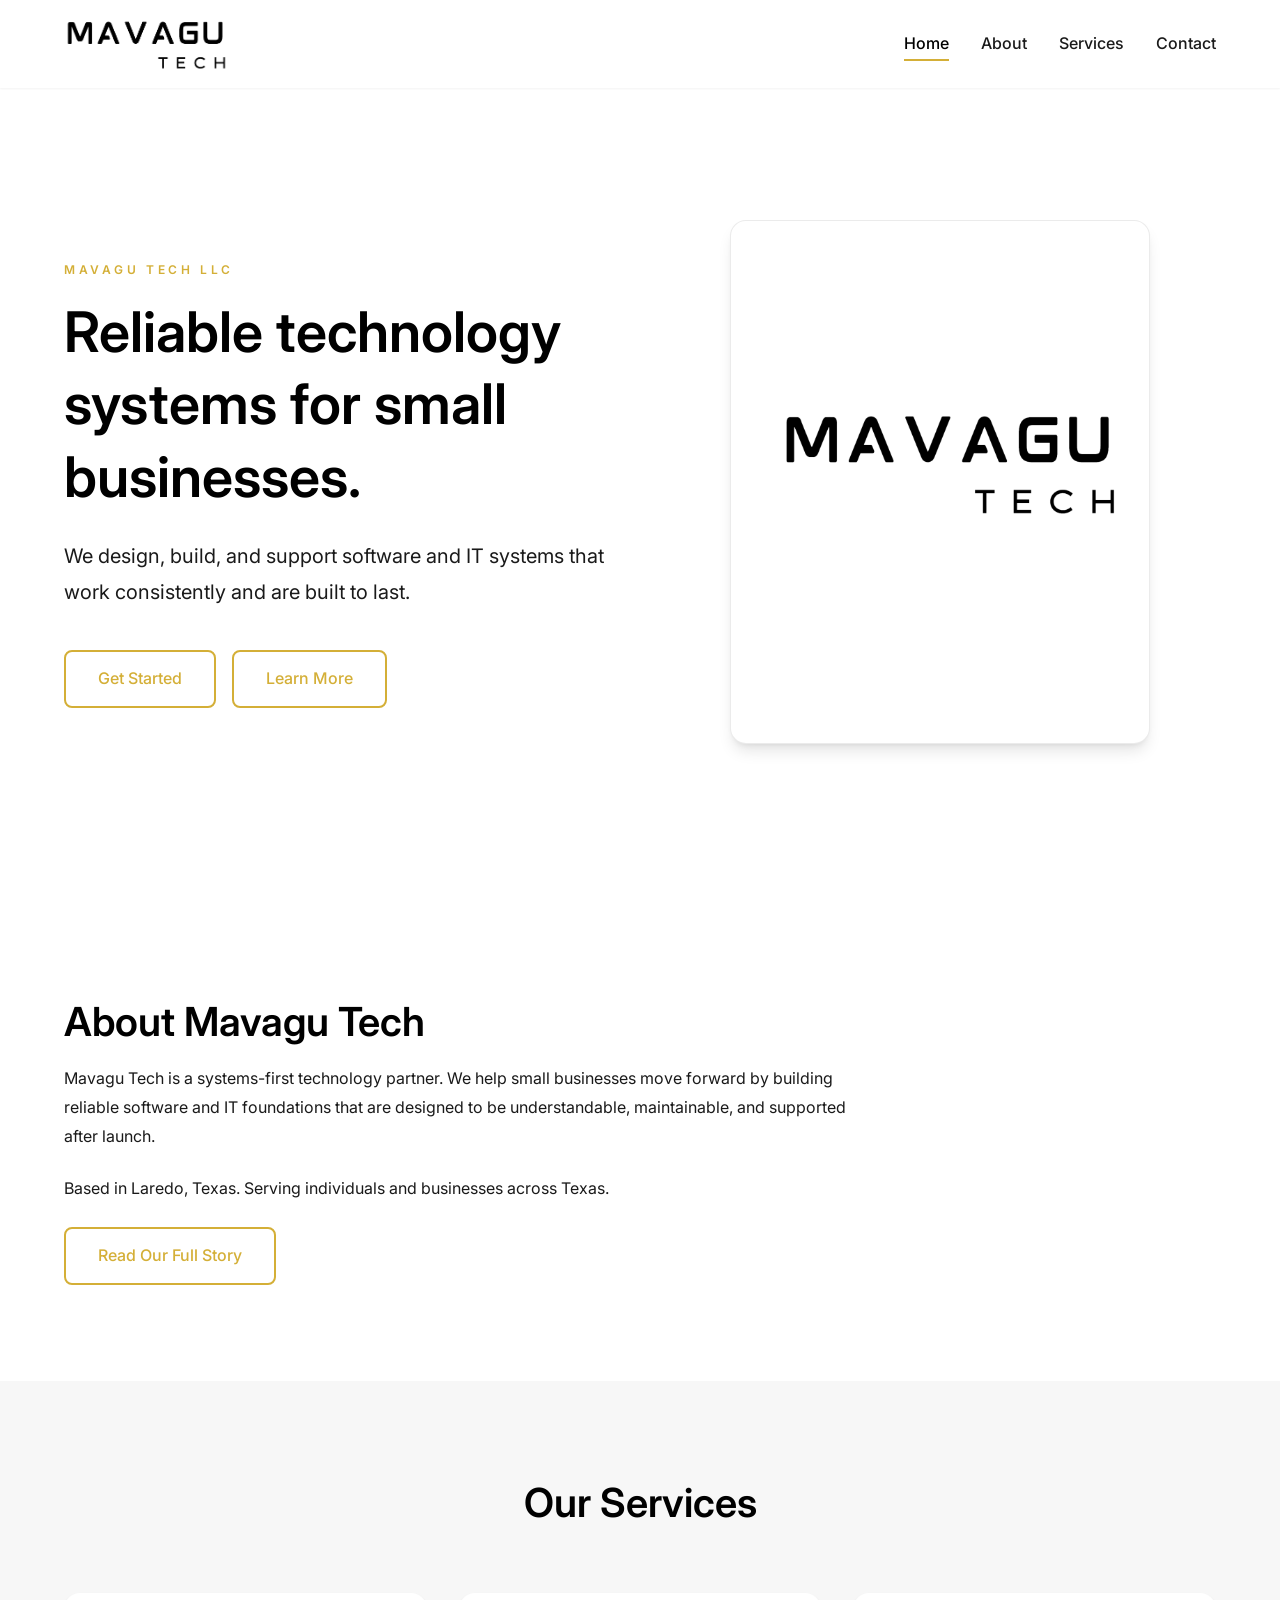
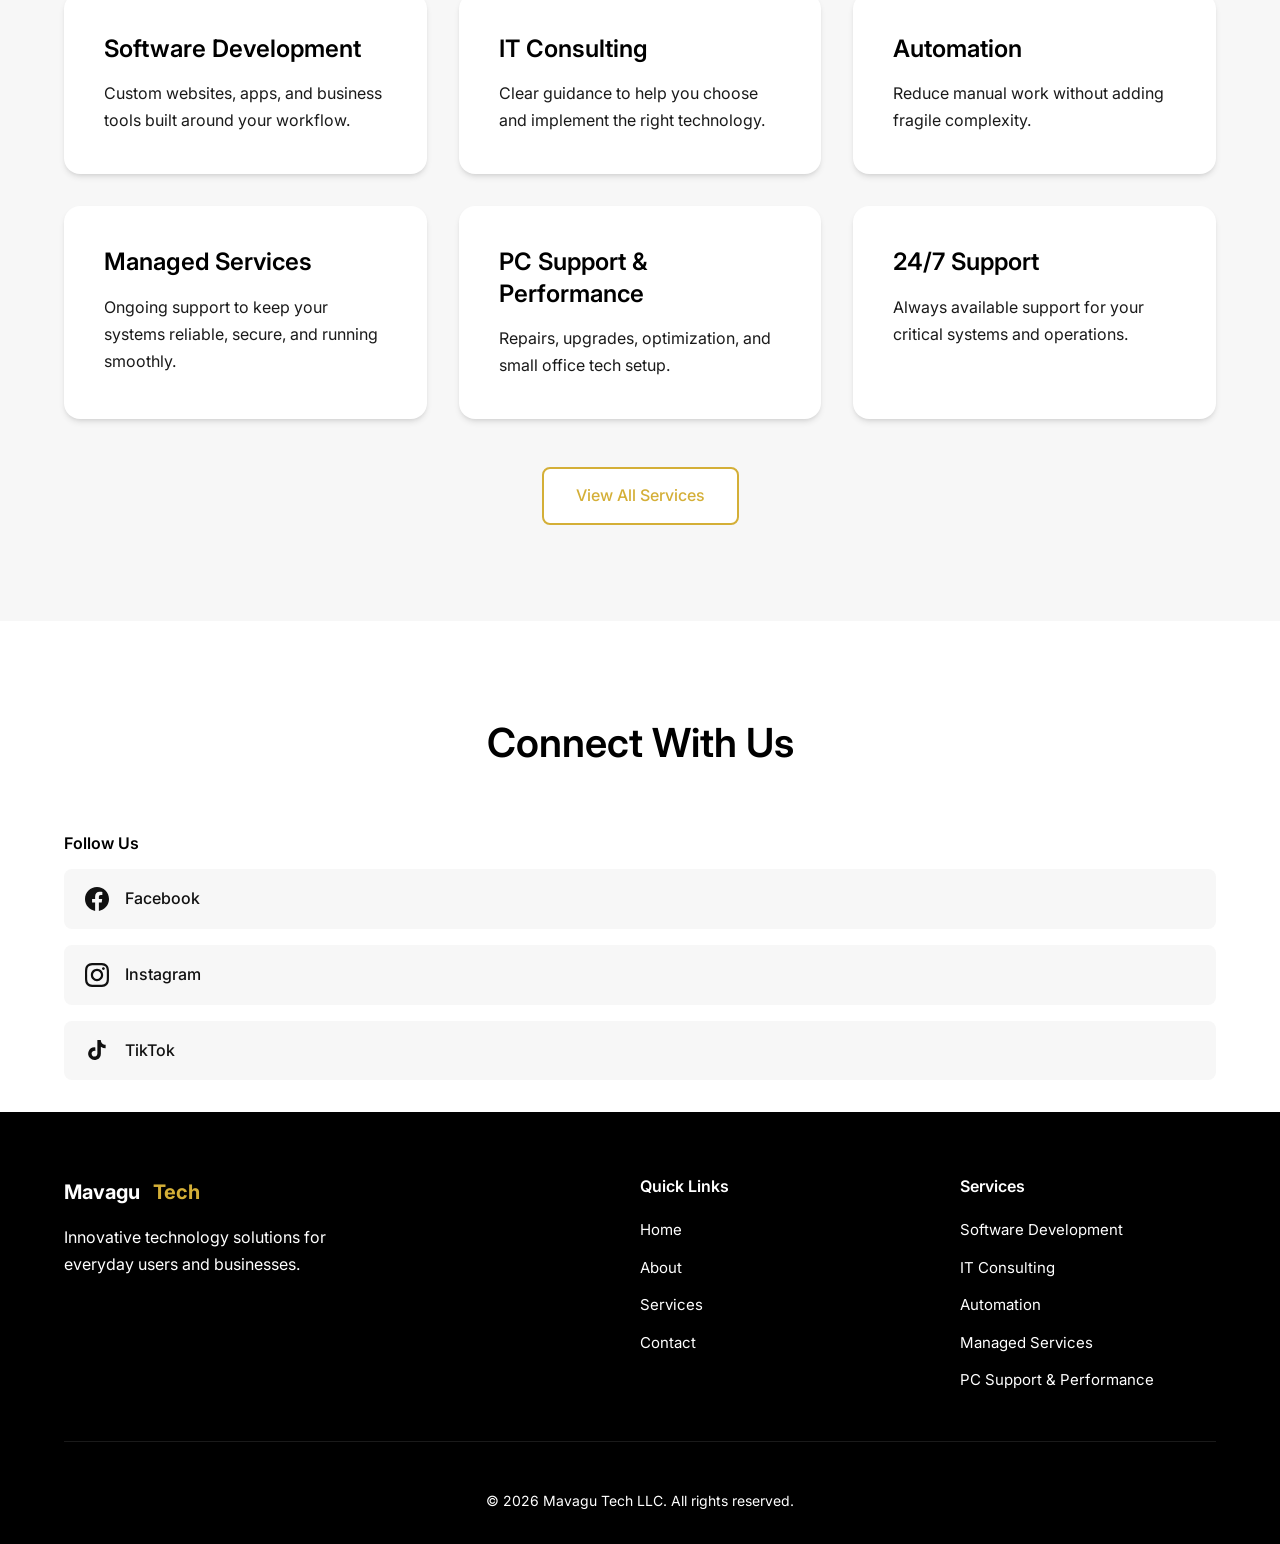
==== commit 4c3f4127: "hero hcnages" ====
--- a/index.html
+++ b/index.html
@@ -6,13 +6,11 @@
   <meta name="description" content="Mavagu Tech LLC - Innovative technology solutions for individuals and businesses. We specialize in software development, IT consulting, AI tools, automation, and PC services." />
   <meta name="keywords" content="technology, software development, IT consulting, digital transformation, AI tools, business automation, PC repair, gaming PC, Mavagu Tech" />
   <title>Mavagu Tech LLC | Innovative Technology Solutions</title>
-
   <link rel="preconnect" href="https://fonts.googleapis.com" />
   <link rel="preconnect" href="https://fonts.gstatic.com" crossorigin />
   <link href="https://fonts.googleapis.com/css2?family=Inter:wght@300;400;500;600;700&display=swap" rel="stylesheet" />
   <link rel="stylesheet" href="css/styles.css" />
 </head>
-
 <body>
   <!-- Navigation -->
   <nav class="navbar">
@@ -20,24 +18,24 @@
       <a href="index.html" class="logo" aria-label="Mavagu Tech Home">
         <img src="images/logo.png" alt="Mavagu Tech" class="logo-img" />
       </a>
-
       <button class="nav-toggle" aria-label="Toggle navigation" aria-expanded="false">
         <span class="hamburger"></span>
       </button>
-
       <ul class="nav-menu">
         <li><a href="index.html" class="nav-link active">Home</a></li>
         <li><a href="about.html" class="nav-link">About</a></li>
         <li><a href="service.html" class="nav-link">Services</a></li>
         <li><a href="contact.html" class="nav-link">Contact</a></li>
       </ul>
+      <span class="nav-overlay" aria-hidden="true"></span>
     </div>
   </nav>
 
   <!-- Hero Section -->
-  <section id="home" class="hero">
-    <div class="container">
+  <section id="home" class="hero home-hero">
+    <div class="container hero-grid">
       <div class="hero-content">
+        <span class="hero-kicker">Mavagu Tech LLC</span>
         <h1 class="hero-title">Reliable technology systems for small businesses.</h1>
         <p class="hero-subtitle">
           We design, build, and support software and IT systems that work consistently and are built to last.
@@ -47,10 +45,12 @@
           <a href="#about" class="btn btn-match">Learn More</a>
         </div>
       </div>
+      <div class="hero-media" aria-hidden="true">
+        <img src="images/black01.png" alt="" class="hero-image" />
+      </div>
     </div>
     <div class="hero-bg"></div>
   </section>
-
   <!-- About Section -->
   <section id="about" class="about">
     <div class="container">
@@ -70,35 +70,29 @@
       </div>
     </div>
   </section>
-
   <!-- Services Section -->
   <section id="services" class="services">
     <div class="container">
       <div class="section-header">
         <h2 class="section-title">Our Services</h2>
       </div>
-
       <div class="services-grid">
         <div class="service-card">
           <h3 class="service-title">Software Development</h3>
           <p class="service-description">Custom websites, apps, and business tools built around your workflow.</p>
         </div>
-
         <div class="service-card">
           <h3 class="service-title">IT Consulting</h3>
           <p class="service-description">Clear guidance to help you choose and implement the right technology.</p>
         </div>
-
         <div class="service-card">
           <h3 class="service-title">Automation</h3>
           <p class="service-description">Reduce manual work without adding fragile complexity.</p>
         </div>
-
         <div class="service-card">
           <h3 class="service-title">Managed Services</h3>
           <p class="service-description">Ongoing support to keep your systems reliable, secure, and running smoothly.</p>
         </div>
-
         <div class="service-card">
           <h3 class="service-title">PC Support &amp; Performance</h3>
           <p class="service-description">Repairs, upgrades, optimization, and small office tech setup.</p>
@@ -108,20 +102,17 @@
           <p class="service-description">Always available support for your critical systems and operations.</p>
         </div>
       </div>
-
       <div class="services-cta">
         <a href="service.html" class="btn btn-match">View All Services</a>
       </div>
     </div>
   </section>
-
   <!-- Social Section (FIXED) -->
   <section class="social-cards">
     <div class="container">
       <div class="section-header">
         <h2 class="section-title">Connect With Us</h2>
       </div>
-
       <div class="social-links-contact">
         <h3>Follow Us</h3>
         <div class="social-icons">
@@ -131,14 +122,12 @@
             </svg>
             <span>Facebook</span>
           </a>
-
           <a href="https://www.instagram.com/mavagutech" target="_blank" rel="noopener noreferrer" aria-label="Instagram" class="social-link">
             <svg xmlns="http://www.w3.org/2000/svg" width="24" height="24" viewBox="0 0 24 24" fill="currentColor" aria-hidden="true">
               <path d="M12 2.163c3.204 0 3.584.012 4.85.07 3.252.148 4.771 1.691 4.919 4.919.058 1.265.069 1.645.069 4.849 0 3.205-.012 3.584-.069 4.849-.149 3.225-1.664 4.771-4.919 4.919-1.266.058-1.644.07-4.85.07-3.204 0-3.584-.012-4.849-.07-3.26-.149-4.771-1.699-4.919-4.92-.058-1.265-.07-1.644-.07-4.849 0-3.204.013-3.583.07-4.849.149-3.227 1.664-4.771 4.919-4.919 1.266-.057 1.645-.069 4.849-.069zm0-2.163c-3.259 0-3.667.014-4.947.072-4.358.2-6.78 2.618-6.98 6.98-.059 1.281-.073 1.689-.073 4.948 0 3.259.014 3.668.072 4.948.2 4.358 2.618 6.78 6.98 6.98 1.281.058 1.689.072 4.948.072 3.259 0 3.668-.014 4.948-.072 4.354-.2 6.782-2.618 6.979-6.98.059-1.28.073-1.689.073-4.948 0-3.259-.014-3.667-.072-4.947-.196-4.354-2.617-6.78-6.979-6.98-1.281-.059-1.69-.073-4.949-.073zm0 5.838c-3.403 0-6.162 2.759-6.162 6.162s2.759 6.163 6.162 6.163 6.162-2.759 6.162-6.163c0-3.403-2.759-6.162-6.162-6.162zm0 10.162c-2.209 0-4-1.79-4-4 0-2.209 1.791-4 4-4s4 1.791 4 4c0 2.21-1.791 4-4 4zm6.406-11.845c-.796 0-1.441.645-1.441 1.44s.645 1.44 1.441 1.44c.795 0 1.439-.645 1.439-1.44s-.644-1.44-1.439-1.44z"/>
             </svg>
             <span>Instagram</span>
           </a>
-
           <a href="https://www.tiktok.com/@mavagutech" target="_blank" rel="noopener noreferrer" aria-label="TikTok" class="social-link">
             <svg xmlns="http://www.w3.org/2000/svg" width="24" height="24" viewBox="0 0 24 24" fill="currentColor" aria-hidden="true">
               <path d="M19.59 6.69a4.83 4.83 0 0 1-3.77-4.25V2h-3.45v13.67a2.89 2.89 0 0 1-5.2 1.74 2.89 2.89 0 0 1 2.31-4.64 2.93 2.93 0 0 1 .88.13V9.4a6.84 6.84 0 0 0-1-.05A6.33 6.33 0 0 0 5 20.1a6.34 6.34 0 0 0 10.86-4.43v-7a8.16 8.16 0 0 0 4.77 1.52v-3.4a4.85 4.85 0 0 1-1-.1z"/>
@@ -149,7 +138,6 @@
       </div>
     </div>
   </section>
-
   <!-- Footer -->
   <footer class="footer">
     <div class="container">
@@ -160,7 +148,6 @@
           </a>
           <p>Innovative technology solutions for everyday users and businesses.</p>
         </div>
-
         <div class="footer-links">
           <h4>Quick Links</h4>
           <ul>
@@ -170,7 +157,6 @@
             <li><a href="contact.html">Contact</a></li>
           </ul>
         </div>
-
         <div class="footer-links">
           <h4>Services</h4>
           <ul>
@@ -182,13 +168,14 @@
           </ul>
         </div>
       </div>
-
       <div class="footer-bottom">
         <p>&copy; 2026 Mavagu Tech LLC. All rights reserved.</p>
       </div>
     </div>
   </footer>
-
   <script src="js/main.js" defer></script>
 </body>
 </html>
+
+
+
--- a/css/styles.css
+++ b/css/styles.css
@@ -207,6 +207,21 @@
   gap: 2rem;
 }
 
+.nav-overlay {
+  position: fixed;
+  inset: 0;
+  background: rgba(0, 0, 0, 0.45);
+  opacity: 0;
+  pointer-events: none;
+  transition: var(--transition);
+  z-index: 900;
+}
+
+.nav-overlay.active {
+  opacity: 1;
+  pointer-events: auto;
+}
+
 .nav-link {
   font-weight: 500;
   color: var(--text-secondary);
@@ -301,6 +316,56 @@
   z-index: -1;
 }
 
+.home-hero {
+  background: var(--bg-primary);
+  color: var(--text-primary);
+  box-shadow: none;
+}
+
+.home-hero .hero-bg {
+  opacity: 0.04;
+}
+
+.hero-grid {
+  display: grid;
+  grid-template-columns: repeat(2, minmax(0, 1fr));
+  gap: 3rem;
+  align-items: center;
+}
+
+.hero-kicker {
+  display: inline-flex;
+  align-items: center;
+  gap: 0.5rem;
+  text-transform: uppercase;
+  letter-spacing: 0.3em;
+  font-size: 0.75rem;
+  font-weight: 600;
+  color: var(--accent-color);
+  margin-bottom: 1rem;
+}
+
+
+.home-hero .hero-content {
+  padding: 2rem 0;
+}
+
+.home-hero .hero-title {
+  color: var(--primary-color);
+}
+
+.home-hero .hero-subtitle {
+  color: var(--text-secondary);
+  max-width: 560px;
+}
+
+.hero-media {
+  position: relative;
+  display: flex;
+  justify-content: center;
+  align-items: center;
+}
+
 .hero-content {
   max-width: 700px;
   animation: fadeInUp 0.8s ease-out;
@@ -316,6 +381,15 @@
   color: var(--text-secondary);
   margin-bottom: 2.5rem;
   line-height: 1.8;
+}
+
+.hero-image {
+  width: min(420px, 100%);
+  height: auto;
+  border-radius: var(--radius-xl);
+  box-shadow: var(--shadow-lg);
+  border: 1px solid rgba(0, 0, 0, 0.08);
+  background: #ffffff;
 }
 
 .hero-cta {
@@ -331,6 +405,12 @@
   background: linear-gradient(135deg, var(--bg-secondary) 0%, var(--bg-primary) 100%);
   padding: 6rem 0 4rem;
   text-align: center;
+}
+
+.about-hero {
+  background: linear-gradient(135deg, var(--bg-secondary) 0%, var(--bg-primary) 100%);
+  color: var(--text-primary);
+  box-shadow: none;
 }
 
 .page-hero-content {
@@ -1035,6 +1115,10 @@
 
   .contact-form-wrapper {
     position: static;
+  }
+
+  .hero-grid {
+    grid-template-columns: 1fr;
   }
 }
 
@@ -1085,6 +1169,10 @@
     width: 100%;
   }
 
+  .hero-media {
+    order: -1;
+  }
+
   .page-hero {
     padding: 5rem 0 3rem;
   }
@@ -1181,3 +1269,9 @@
     transform: translateY(0);
   }
 }
+
+to {
+    transform: translateX(-50%);
+  }
+}
+
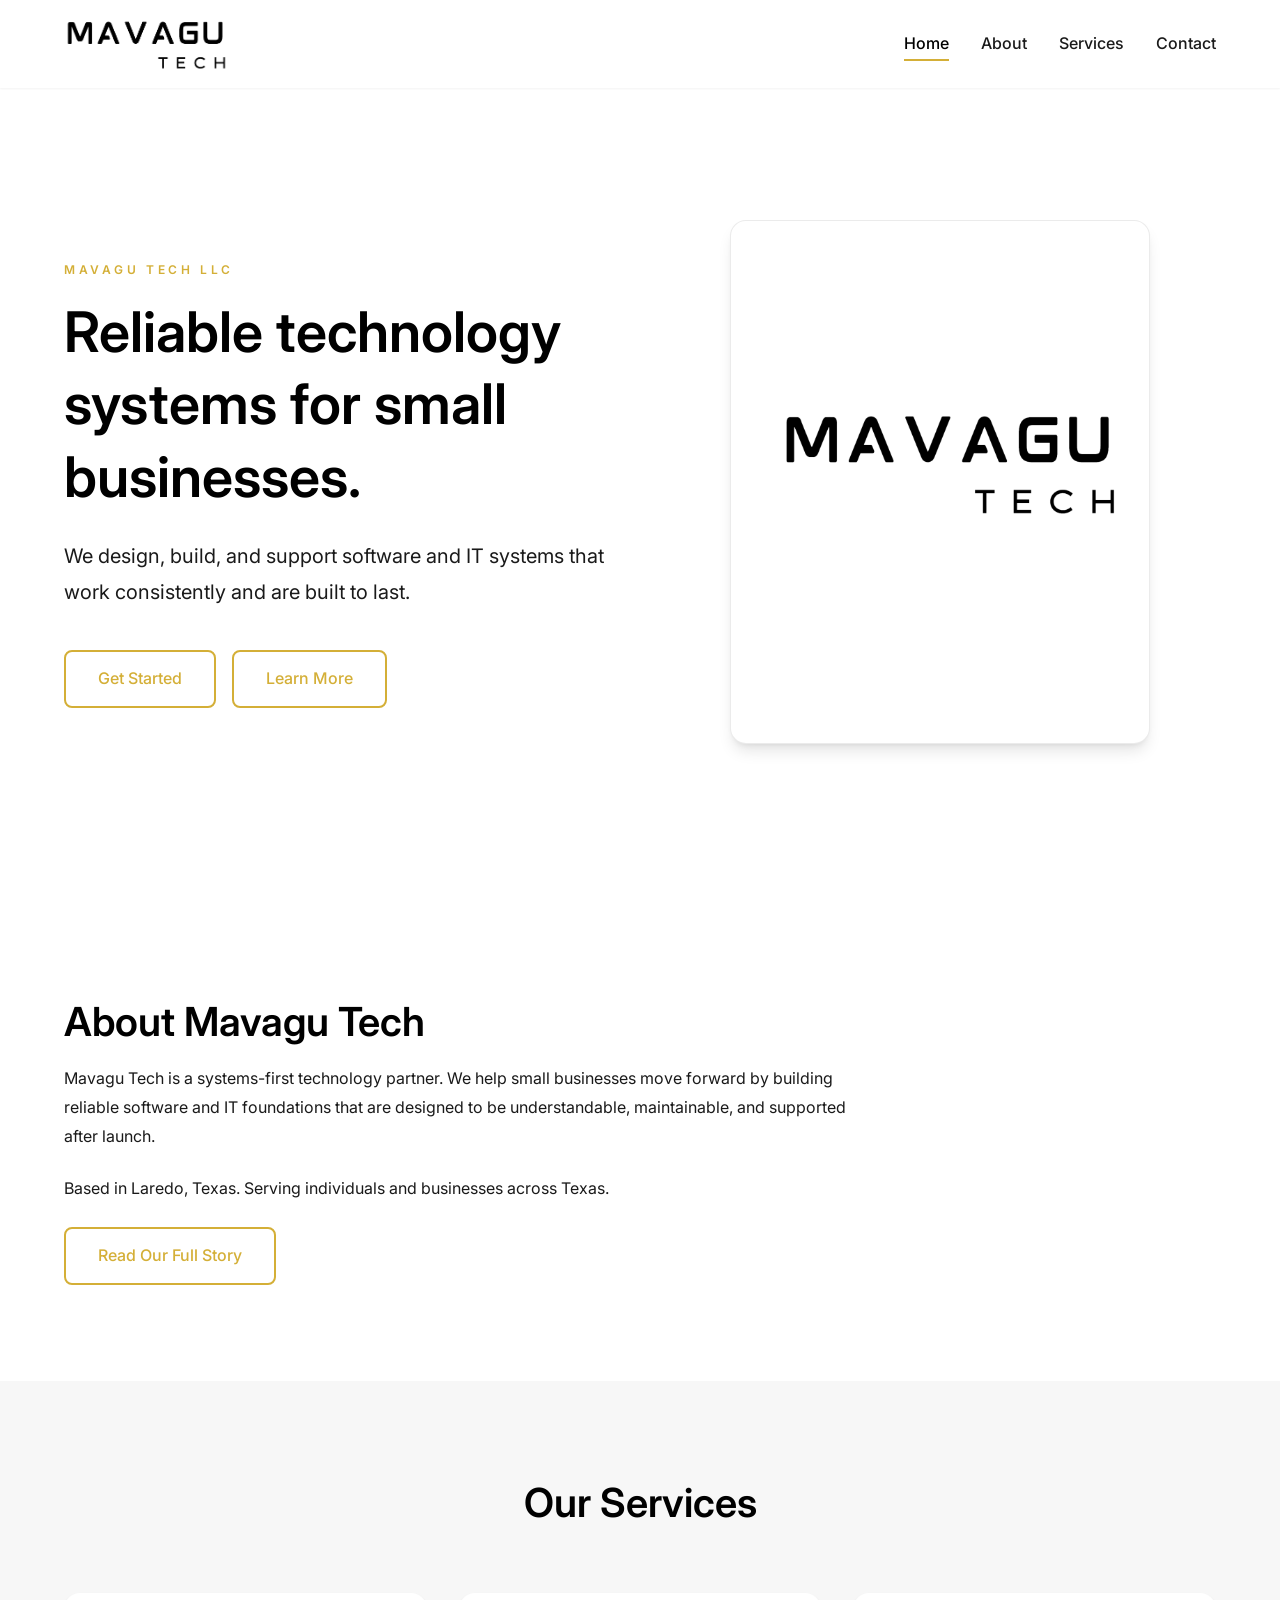
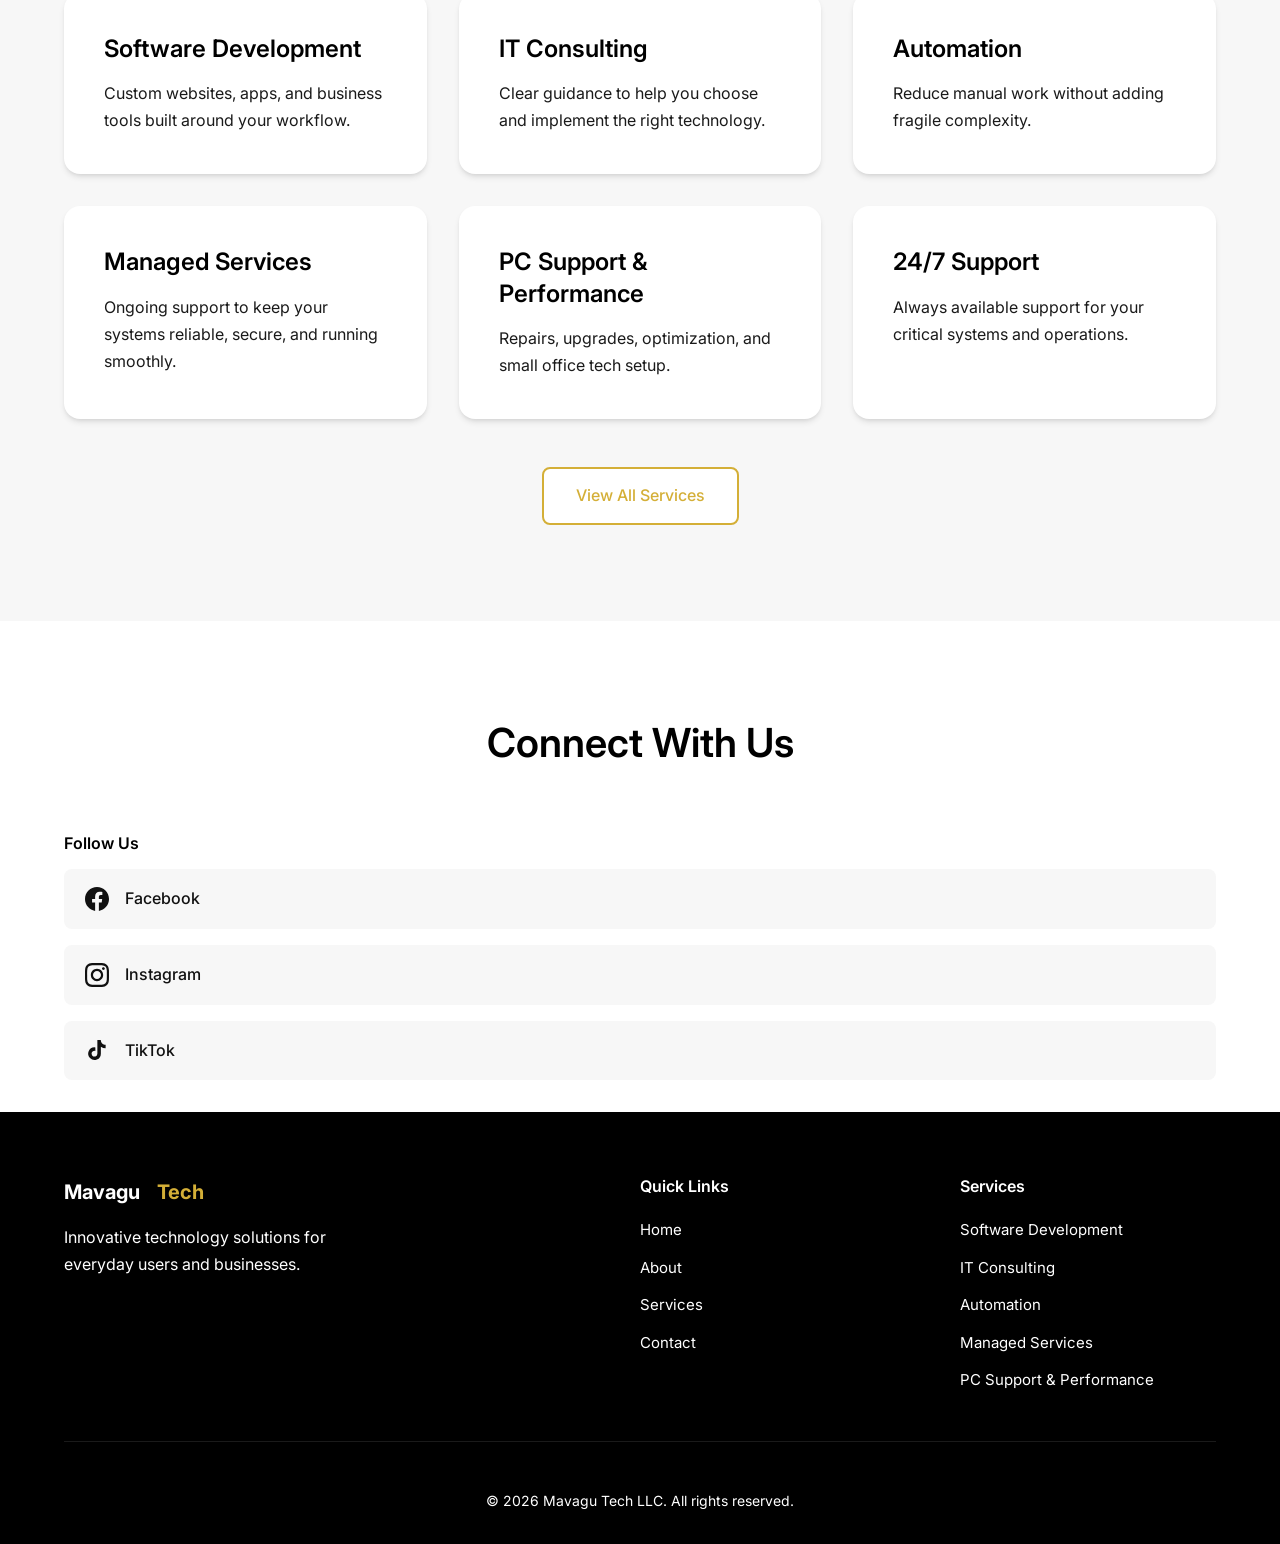
==== commit b1c02d3f: "footer" ====
--- a/index.html
+++ b/index.html
@@ -9,28 +9,29 @@
   <link rel="preconnect" href="https://fonts.googleapis.com" />
   <link rel="preconnect" href="https://fonts.gstatic.com" crossorigin />
   <link href="https://fonts.googleapis.com/css2?family=Inter:wght@300;400;500;600;700&display=swap" rel="stylesheet" />
-  <link rel="stylesheet" href="css/styles.css" />
+  <link rel="stylesheet" href="/css/styles.css" />
 </head>
 <body>
   <!-- Navigation -->
   <nav class="navbar">
     <div class="container">
-      <a href="index.html" class="logo" aria-label="Mavagu Tech Home">
-        <img src="images/logo.png" alt="Mavagu Tech" class="logo-img" />
+      <a href="/" class="logo" aria-label="Mavagu Tech Home">
+        <img src="/images/logo.png" alt="Mavagu Tech" class="logo-img" width="746" height="254" />
       </a>
       <button class="nav-toggle" aria-label="Toggle navigation" aria-expanded="false">
         <span class="hamburger"></span>
       </button>
       <ul class="nav-menu">
-        <li><a href="index.html" class="nav-link active">Home</a></li>
-        <li><a href="about.html" class="nav-link">About</a></li>
-        <li><a href="service.html" class="nav-link">Services</a></li>
-        <li><a href="contact.html" class="nav-link">Contact</a></li>
+        <li><a href="/" class="nav-link active">Home</a></li>
+        <li><a href="/about/" class="nav-link">About</a></li>
+        <li><a href="/service/" class="nav-link">Services</a></li>
+        <li><a href="/contact/" class="nav-link">Contact</a></li>
       </ul>
       <span class="nav-overlay" aria-hidden="true"></span>
     </div>
   </nav>
 
+  <main>
   <!-- Hero Section -->
   <section id="home" class="hero home-hero">
     <div class="container hero-grid">
@@ -46,7 +47,7 @@
         </div>
       </div>
       <div class="hero-media" aria-hidden="true">
-        <img src="images/black01.png" alt="" class="hero-image" />
+	        <img src="/images/black01.png" alt="Abstract technology graphic" class="hero-image" width="2400" height="3000" />
       </div>
     </div>
     <div class="hero-bg"></div>
@@ -65,7 +66,7 @@
           Based in Laredo, Texas. Serving individuals and businesses across Texas.
         </p>
         <div class="hero-cta">
-          <a href="about.html" class="btn btn-match">Read Our Full Story</a>
+          <a href="/about/" class="btn btn-match">Read Our Full Story</a>
         </div>
       </div>
     </div>
@@ -103,7 +104,7 @@
         </div>
       </div>
       <div class="services-cta">
-        <a href="service.html" class="btn btn-match">View All Services</a>
+        <a href="/service/" class="btn btn-match">View All Services</a>
       </div>
     </div>
   </section>
@@ -138,12 +139,20 @@
       </div>
     </div>
   </section>
+  </main>
   <!-- Footer -->
   <footer class="footer">
     <div class="container">
       <div class="footer-content">
         <div class="footer-brand">
-          <a href="index.html" class="logo" aria-label="Mavagu Tech Home">
+          <a
+            href="/"
+            class="logo"
+            aria-label="Mavagu Tech Home"
+            data-typewriter
+            data-typewriter-speed="110"
+            data-typewriter-delay="250"
+          >
             <span class="logo-text">Mavagu</span><span class="logo-accent">Tech</span>
           </a>
           <p>Innovative technology solutions for everyday users and businesses.</p>
@@ -151,20 +160,20 @@
         <div class="footer-links">
           <h4>Quick Links</h4>
           <ul>
-            <li><a href="index.html">Home</a></li>
-            <li><a href="about.html">About</a></li>
-            <li><a href="service.html">Services</a></li>
-            <li><a href="contact.html">Contact</a></li>
+            <li><a href="/">Home</a></li>
+            <li><a href="/about/">About</a></li>
+            <li><a href="/service/">Services</a></li>
+            <li><a href="/contact/">Contact</a></li>
           </ul>
         </div>
         <div class="footer-links">
           <h4>Services</h4>
           <ul>
-            <li><a href="service.html">Software Development</a></li>
-            <li><a href="service.html">IT Consulting</a></li>
-            <li><a href="service.html">Automation</a></li>
-            <li><a href="service.html">Managed Services</a></li>
-            <li><a href="service.html">PC Support & Performance</a></li>
+            <li><a href="/service/">Software Development</a></li>
+            <li><a href="/service/">IT Consulting</a></li>
+            <li><a href="/service/">Automation</a></li>
+            <li><a href="/service/">Managed Services</a></li>
+            <li><a href="/service/">PC Support & Performance</a></li>
           </ul>
         </div>
       </div>
@@ -173,7 +182,7 @@
       </div>
     </div>
   </footer>
-  <script src="js/main.js" defer></script>
+  <script src="/js/main.js" defer></script>
 </body>
 </html>
 
--- a/css/styles.css
+++ b/css/styles.css
@@ -1038,6 +1038,8 @@
 .footer .logo {
   margin-bottom: 1rem;
   font-size: 1.25rem;
+  display: inline-flex;
+  align-items: baseline;
 }
 
 .footer .logo-img {
@@ -1046,11 +1048,42 @@
 
 .footer .logo-text {
   color: #ffffff;
-  margin-right: 0.5px;
+  margin-right: 0.35ch;
 }
 
 .footer .logo-accent {
   color: var(--accent-color);
+}
+
+.footer .logo.typewriter-active {
+  position: relative;
+  padding-right: 0.2em;
+}
+
+.footer .logo.typewriter-active::after {
+  content: "";
+  width: 2px;
+  height: 1.05em;
+  margin-left: 0.08em;
+  align-self: center;
+  background-color: var(--accent-color);
+  animation: footer-caret-blink 0.8s steps(1, end) infinite;
+}
+
+.footer .logo.typewriter-complete::after {
+  animation: footer-caret-blink 0.8s steps(1, end) 3 forwards;
+}
+
+@keyframes footer-caret-blink {
+  0%,
+  49% {
+    opacity: 1;
+  }
+
+  50%,
+  100% {
+    opacity: 0;
+  }
 }
 
 .footer-brand p {
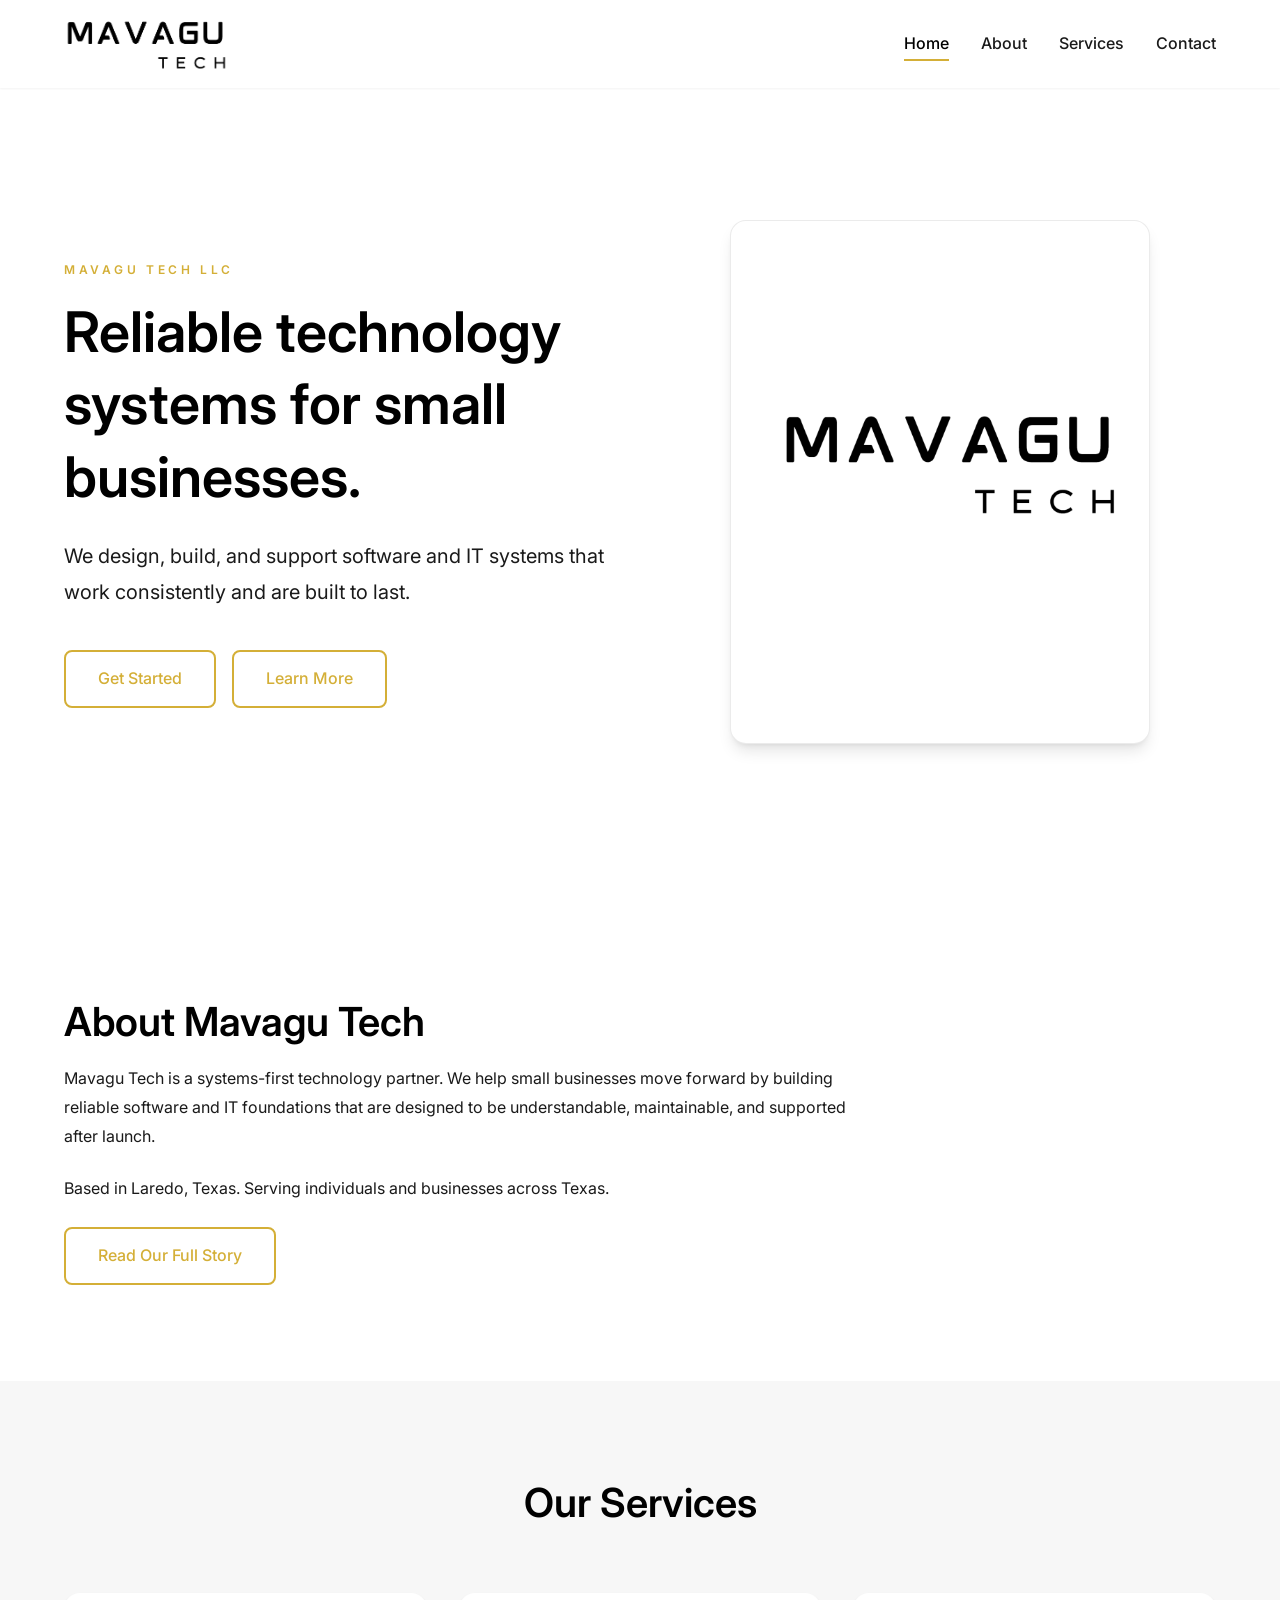
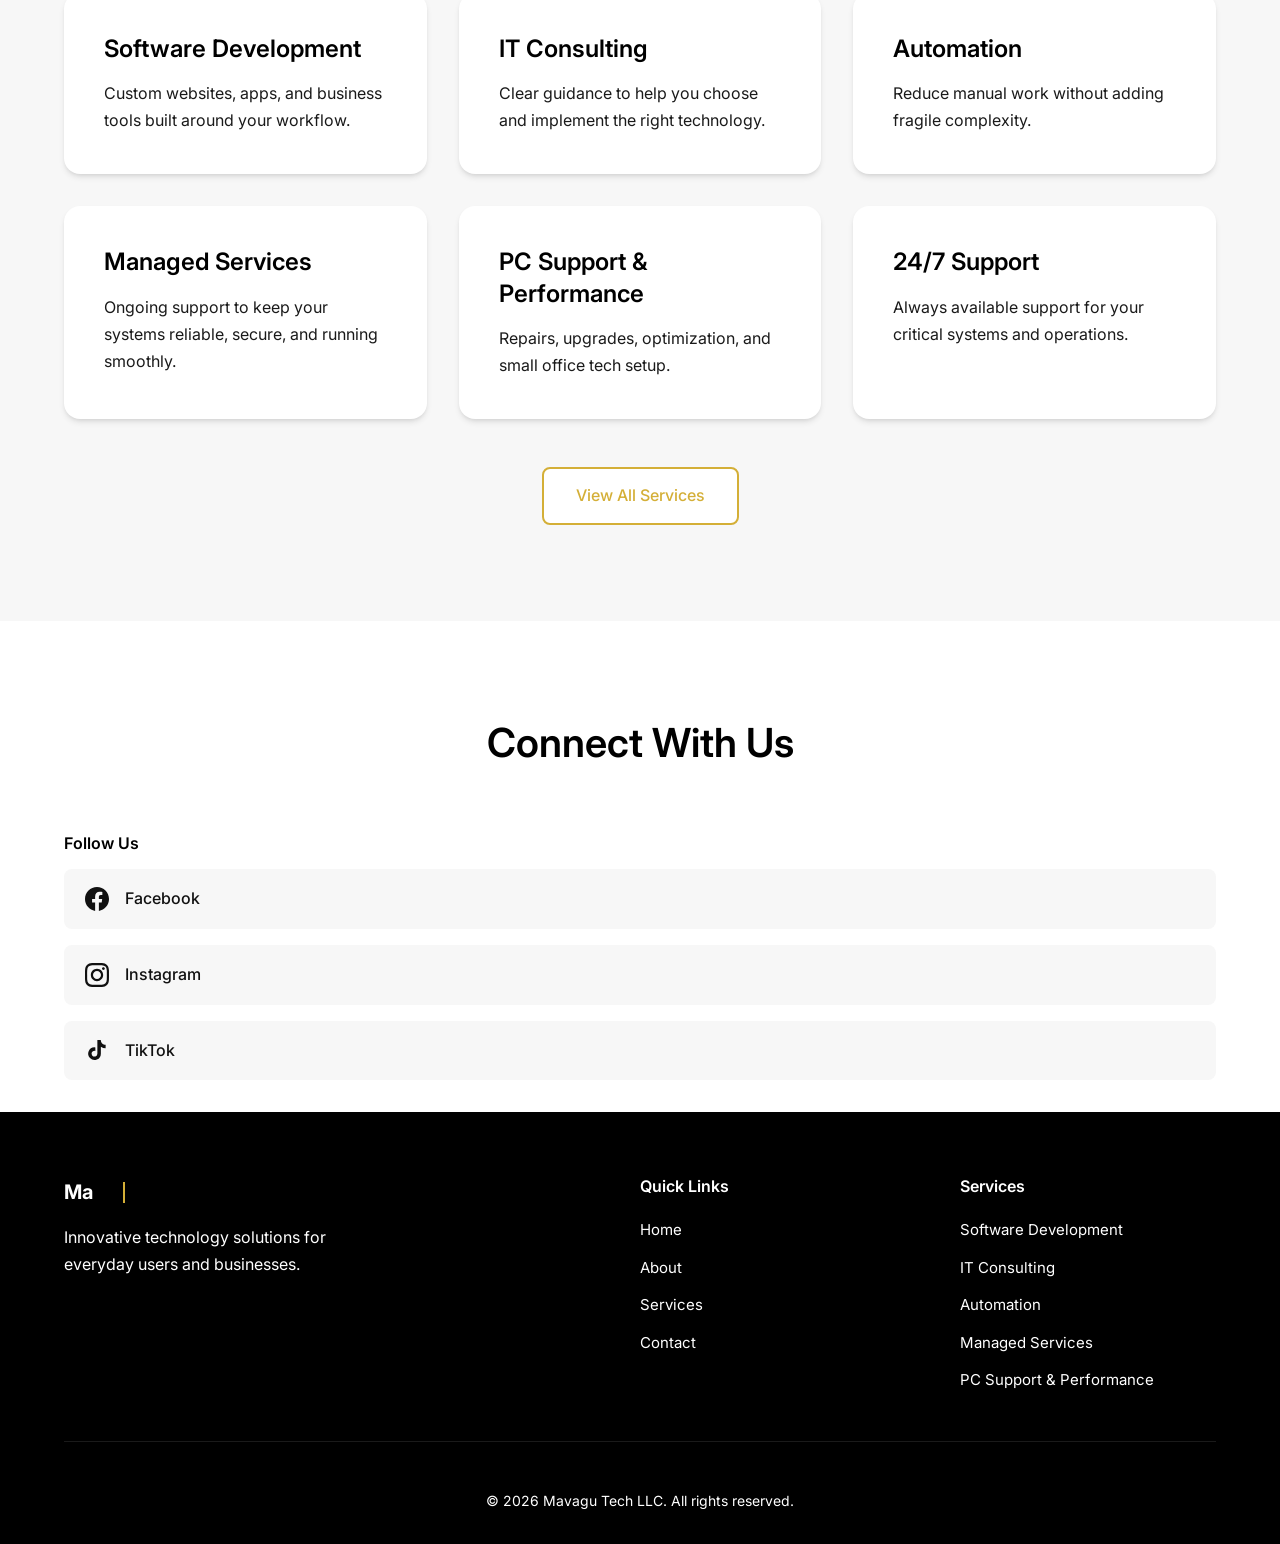
==== commit 7a5e62f7: "type" ====
--- a/index.html
+++ b/index.html
@@ -151,7 +151,7 @@
             aria-label="Mavagu Tech Home"
             data-typewriter
             data-typewriter-speed="110"
-            data-typewriter-delay="250"
+            data-typewriter-delay="550"
           >
             <span class="logo-text">Mavagu</span><span class="logo-accent">Tech</span>
           </a>
